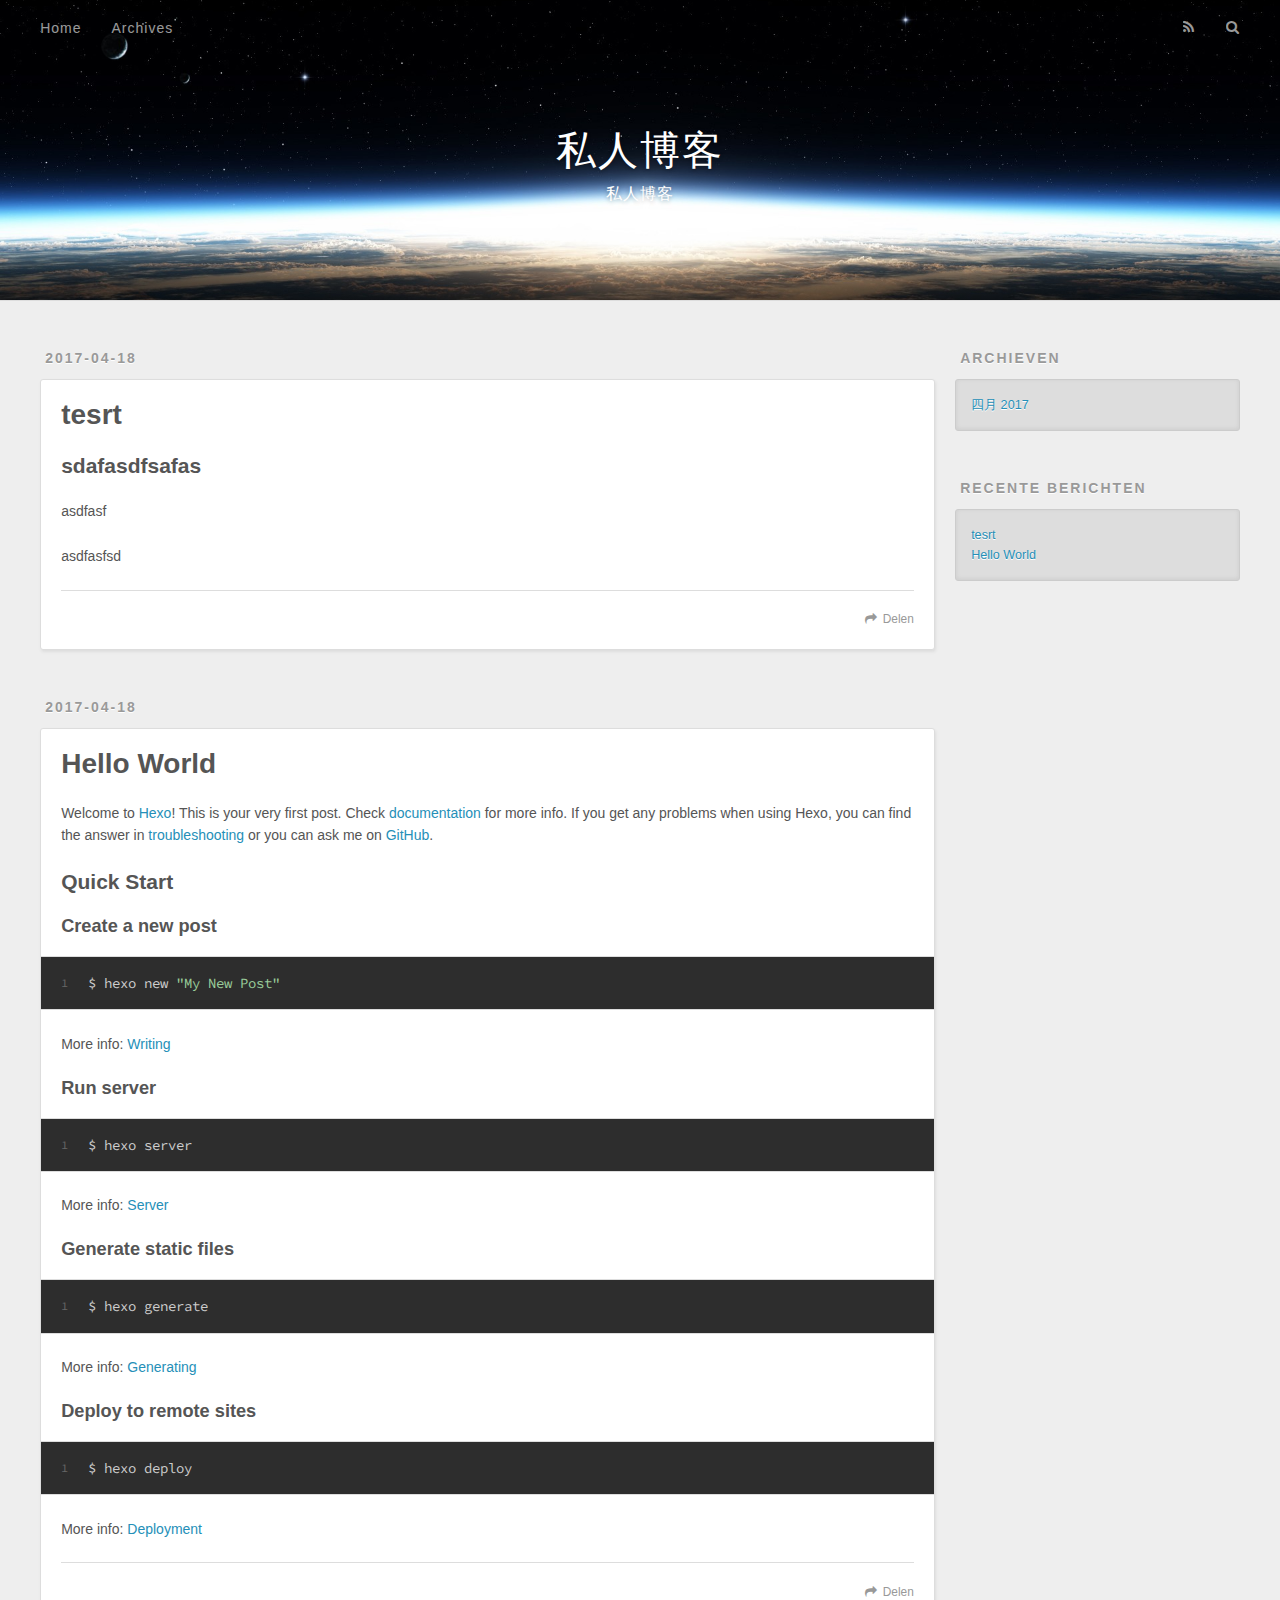
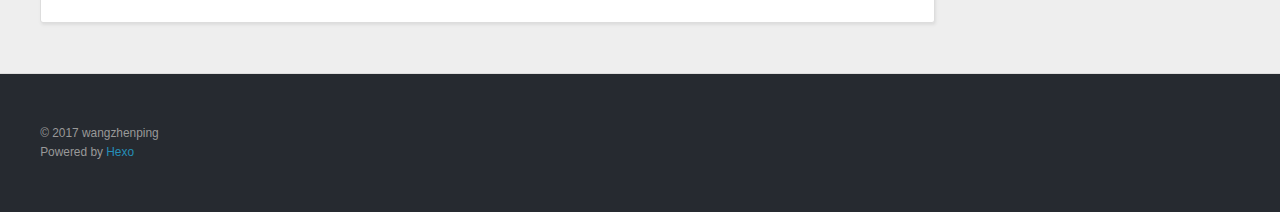
==== index.html @ 141c333b "Site updated: 2017-04-18 19:53:45" ====
<!DOCTYPE html>
<html>
<head>
  <meta charset="utf-8">
  
  <title>私人博客</title>
  <meta name="viewport" content="width=device-width, initial-scale=1, maximum-scale=1">
  <meta name="description" content="私人博客">
<meta property="og:type" content="website">
<meta property="og:title" content="私人博客">
<meta property="og:url" content="http://cw2030.github.io/index.html">
<meta property="og:site_name" content="私人博客">
<meta property="og:description" content="私人博客">
<meta name="twitter:card" content="summary">
<meta name="twitter:title" content="私人博客">
<meta name="twitter:description" content="私人博客">
  
    <link rel="alternate" href="/atom.xml" title="私人博客" type="application/atom+xml">
  
  
    <link rel="icon" href="/favicon.png">
  
  
    <link href="//fonts.googleapis.com/css?family=Source+Code+Pro" rel="stylesheet" type="text/css">
  
  <link rel="stylesheet" href="/css/style.css">
  

</head>

<body>
  <div id="container">
    <div id="wrap">
      <header id="header">
  <div id="banner"></div>
  <div id="header-outer" class="outer">
    <div id="header-title" class="inner">
      <h1 id="logo-wrap">
        <a href="/" id="logo">私人博客</a>
      </h1>
      
        <h2 id="subtitle-wrap">
          <a href="/" id="subtitle">私人博客</a>
        </h2>
      
    </div>
    <div id="header-inner" class="inner">
      <nav id="main-nav">
        <a id="main-nav-toggle" class="nav-icon"></a>
        
          <a class="main-nav-link" href="/">Home</a>
        
          <a class="main-nav-link" href="/archives">Archives</a>
        
      </nav>
      <nav id="sub-nav">
        
          <a id="nav-rss-link" class="nav-icon" href="/atom.xml" title="RSS Feed"></a>
        
        <a id="nav-search-btn" class="nav-icon" title="Zoeken"></a>
      </nav>
      <div id="search-form-wrap">
        <form action="//google.com/search" method="get" accept-charset="UTF-8" class="search-form"><input type="search" name="q" class="search-form-input" placeholder="Search"><button type="submit" class="search-form-submit">&#xF002;</button><input type="hidden" name="sitesearch" value="http://cw2030.github.io"></form>
      </div>
    </div>
  </div>
</header>
      <div class="outer">
        <section id="main">
  
    <article id="post-tesrt" class="article article-type-post" itemscope itemprop="blogPost">
  <div class="article-meta">
    <a href="/2017/04/18/tesrt/" class="article-date">
  <time datetime="2017-04-18T11:49:17.000Z" itemprop="datePublished">2017-04-18</time>
</a>
    
  </div>
  <div class="article-inner">
    
    
      <header class="article-header">
        
  
    <h1 itemprop="name">
      <a class="article-title" href="/2017/04/18/tesrt/">tesrt</a>
    </h1>
  

      </header>
    
    <div class="article-entry" itemprop="articleBody">
      
        <h2 id="sdafasdfsafas"><a href="#sdafasdfsafas" class="headerlink" title="sdafasdfsafas"></a>sdafasdfsafas</h2><p>asdfasf</p>
<p>asdfasfsd</p>

      
    </div>
    <footer class="article-footer">
      <a data-url="http://cw2030.github.io/2017/04/18/tesrt/" data-id="cj1nhlgzo00000kiyta0vfhfb" class="article-share-link">Delen</a>
      
      
    </footer>
  </div>
  
</article>


  
    <article id="post-hello-world" class="article article-type-post" itemscope itemprop="blogPost">
  <div class="article-meta">
    <a href="/2017/04/18/hello-world/" class="article-date">
  <time datetime="2017-04-18T11:40:08.626Z" itemprop="datePublished">2017-04-18</time>
</a>
    
  </div>
  <div class="article-inner">
    
    
      <header class="article-header">
        
  
    <h1 itemprop="name">
      <a class="article-title" href="/2017/04/18/hello-world/">Hello World</a>
    </h1>
  

      </header>
    
    <div class="article-entry" itemprop="articleBody">
      
        <p>Welcome to <a href="https://hexo.io/" target="_blank" rel="external">Hexo</a>! This is your very first post. Check <a href="https://hexo.io/docs/" target="_blank" rel="external">documentation</a> for more info. If you get any problems when using Hexo, you can find the answer in <a href="https://hexo.io/docs/troubleshooting.html" target="_blank" rel="external">troubleshooting</a> or you can ask me on <a href="https://github.com/hexojs/hexo/issues" target="_blank" rel="external">GitHub</a>.</p>
<h2 id="Quick-Start"><a href="#Quick-Start" class="headerlink" title="Quick Start"></a>Quick Start</h2><h3 id="Create-a-new-post"><a href="#Create-a-new-post" class="headerlink" title="Create a new post"></a>Create a new post</h3><figure class="highlight bash"><table><tr><td class="gutter"><pre><div class="line">1</div></pre></td><td class="code"><pre><div class="line">$ hexo new <span class="string">"My New Post"</span></div></pre></td></tr></table></figure>
<p>More info: <a href="https://hexo.io/docs/writing.html" target="_blank" rel="external">Writing</a></p>
<h3 id="Run-server"><a href="#Run-server" class="headerlink" title="Run server"></a>Run server</h3><figure class="highlight bash"><table><tr><td class="gutter"><pre><div class="line">1</div></pre></td><td class="code"><pre><div class="line">$ hexo server</div></pre></td></tr></table></figure>
<p>More info: <a href="https://hexo.io/docs/server.html" target="_blank" rel="external">Server</a></p>
<h3 id="Generate-static-files"><a href="#Generate-static-files" class="headerlink" title="Generate static files"></a>Generate static files</h3><figure class="highlight bash"><table><tr><td class="gutter"><pre><div class="line">1</div></pre></td><td class="code"><pre><div class="line">$ hexo generate</div></pre></td></tr></table></figure>
<p>More info: <a href="https://hexo.io/docs/generating.html" target="_blank" rel="external">Generating</a></p>
<h3 id="Deploy-to-remote-sites"><a href="#Deploy-to-remote-sites" class="headerlink" title="Deploy to remote sites"></a>Deploy to remote sites</h3><figure class="highlight bash"><table><tr><td class="gutter"><pre><div class="line">1</div></pre></td><td class="code"><pre><div class="line">$ hexo deploy</div></pre></td></tr></table></figure>
<p>More info: <a href="https://hexo.io/docs/deployment.html" target="_blank" rel="external">Deployment</a></p>

      
    </div>
    <footer class="article-footer">
      <a data-url="http://cw2030.github.io/2017/04/18/hello-world/" data-id="cj1nhlgzu00010kiy1yi0t5w4" class="article-share-link">Delen</a>
      
      
    </footer>
  </div>
  
</article>


  

</section>
        
          <aside id="sidebar">
  
    

  
    

  
    
  
    
  <div class="widget-wrap">
    <h3 class="widget-title">Archieven</h3>
    <div class="widget">
      <ul class="archive-list"><li class="archive-list-item"><a class="archive-list-link" href="/archives/2017/04/">四月 2017</a></li></ul>
    </div>
  </div>


  
    
  <div class="widget-wrap">
    <h3 class="widget-title">Recente berichten</h3>
    <div class="widget">
      <ul>
        
          <li>
            <a href="/2017/04/18/tesrt/">tesrt</a>
          </li>
        
          <li>
            <a href="/2017/04/18/hello-world/">Hello World</a>
          </li>
        
      </ul>
    </div>
  </div>

  
</aside>
        
      </div>
      <footer id="footer">
  
  <div class="outer">
    <div id="footer-info" class="inner">
      &copy; 2017 wangzhenping<br>
      Powered by <a href="http://hexo.io/" target="_blank">Hexo</a>
    </div>
  </div>
</footer>
    </div>
    <nav id="mobile-nav">
  
    <a href="/" class="mobile-nav-link">Home</a>
  
    <a href="/archives" class="mobile-nav-link">Archives</a>
  
</nav>
    

<script src="//ajax.googleapis.com/ajax/libs/jquery/2.0.3/jquery.min.js"></script>


  <link rel="stylesheet" href="/fancybox/jquery.fancybox.css">
  <script src="/fancybox/jquery.fancybox.pack.js"></script>


<script src="/js/script.js"></script>

  </div>
</body>
</html>
---- css/style.css ----
body {
  width: 100%;
}
body:before,
body:after {
  content: "";
  display: table;
}
body:after {
  clear: both;
}
html,
body,
div,
span,
applet,
object,
iframe,
h1,
h2,
h3,
h4,
h5,
h6,
p,
blockquote,
pre,
a,
abbr,
acronym,
address,
big,
cite,
code,
del,
dfn,
em,
img,
ins,
kbd,
q,
s,
samp,
small,
strike,
strong,
sub,
sup,
tt,
var,
dl,
dt,
dd,
ol,
ul,
li,
fieldset,
form,
label,
legend,
table,
caption,
tbody,
tfoot,
thead,
tr,
th,
td {
  margin: 0;
  padding: 0;
  border: 0;
  outline: 0;
  font-weight: inherit;
  font-style: inherit;
  font-family: inherit;
  font-size: 100%;
  vertical-align: baseline;
}
body {
  line-height: 1;
  color: #000;
  background: #fff;
}
ol,
ul {
  list-style: none;
}
table {
  border-collapse: separate;
  border-spacing: 0;
  vertical-align: middle;
}
caption,
th,
td {
  text-align: left;
  font-weight: normal;
  vertical-align: middle;
}
a img {
  border: none;
}
input,
button {
  margin: 0;
  padding: 0;
}
input::-moz-focus-inner,
button::-moz-focus-inner {
  border: 0;
  padding: 0;
}
@font-face {
  font-family: FontAwesome;
  font-style: normal;
  font-weight: normal;
  src: url("fonts/fontawesome-webfont.eot?v=#4.0.3");
  src: url("fonts/fontawesome-webfont.eot?#iefix&v=#4.0.3") format("embedded-opentype"), url("fonts/fontawesome-webfont.woff?v=#4.0.3") format("woff"), url("fonts/fontawesome-webfont.ttf?v=#4.0.3") format("truetype"), url("fonts/fontawesome-webfont.svg#fontawesomeregular?v=#4.0.3") format("svg");
}
html,
body,
#container {
  height: 100%;
}
body {
  background: #eee;
  font: 14px "Helvetica Neue", Helvetica, Arial, sans-serif;
  -webkit-text-size-adjust: 100%;
}
.outer {
  max-width: 1220px;
  margin: 0 auto;
  padding: 0 20px;
}
.outer:before,
.outer:after {
  content: "";
  display: table;
}
.outer:after {
  clear: both;
}
.inner {
  display: inline;
  float: left;
  width: 98.33333333333333%;
  margin: 0 0.833333333333333%;
}
.left,
.alignleft {
  float: left;
}
.right,
.alignright {
  float: right;
}
.clear {
  clear: both;
}
#container {
  position: relative;
}
.mobile-nav-on {
  overflow: hidden;
}
#wrap {
  height: 100%;
  width: 100%;
  position: absolute;
  top: 0;
  left: 0;
  -webkit-transition: 0.2s ease-out;
  -moz-transition: 0.2s ease-out;
  -ms-transition: 0.2s ease-out;
  transition: 0.2s ease-out;
  z-index: 1;
  background: #eee;
}
.mobile-nav-on #wrap {
  left: 280px;
}
@media screen and (min-width: 768px) {
  #main {
    display: inline;
    float: left;
    width: 73.33333333333333%;
    margin: 0 0.833333333333333%;
  }
}
.article-date,
.article-category-link,
.archive-year,
.widget-title {
  text-decoration: none;
  text-transform: uppercase;
  letter-spacing: 2px;
  color: #999;
  margin-bottom: 1em;
  margin-left: 5px;
  line-height: 1em;
  text-shadow: 0 1px #fff;
  font-weight: bold;
}
.article-inner,
.archive-article-inner {
  background: #fff;
  -webkit-box-shadow: 1px 2px 3px #ddd;
  box-shadow: 1px 2px 3px #ddd;
  border: 1px solid #ddd;
  border-radius: 3px;
}
.article-entry h1,
.widget h1 {
  font-size: 2em;
}
.article-entry h2,
.widget h2 {
  font-size: 1.5em;
}
.article-entry h3,
.widget h3 {
  font-size: 1.3em;
}
.article-entry h4,
.widget h4 {
  font-size: 1.2em;
}
.article-entry h5,
.widget h5 {
  font-size: 1em;
}
.article-entry h6,
.widget h6 {
  font-size: 1em;
  color: #999;
}
.article-entry hr,
.widget hr {
  border: 1px dashed #ddd;
}
.article-entry strong,
.widget strong {
  font-weight: bold;
}
.article-entry em,
.widget em,
.article-entry cite,
.widget cite {
  font-style: italic;
}
.article-entry sup,
.widget sup,
.article-entry sub,
.widget sub {
  font-size: 0.75em;
  line-height: 0;
  position: relative;
  vertical-align: baseline;
}
.article-entry sup,
.widget sup {
  top: -0.5em;
}
.article-entry sub,
.widget sub {
  bottom: -0.2em;
}
.article-entry small,
.widget small {
  font-size: 0.85em;
}
.article-entry acronym,
.widget acronym,
.article-entry abbr,
.widget abbr {
  border-bottom: 1px dotted;
}
.article-entry ul,
.widget ul,
.article-entry ol,
.widget ol,
.article-entry dl,
.widget dl {
  margin: 0 20px;
  line-height: 1.6em;
}
.article-entry ul ul,
.widget ul ul,
.article-entry ol ul,
.widget ol ul,
.article-entry ul ol,
.widget ul ol,
.article-entry ol ol,
.widget ol ol {
  margin-top: 0;
  margin-bottom: 0;
}
.article-entry ul,
.widget ul {
  list-style: disc;
}
.article-entry ol,
.widget ol {
  list-style: decimal;
}
.article-entry dt,
.widget dt {
  font-weight: bold;
}
#header {
  height: 300px;
  position: relative;
  border-bottom: 1px solid #ddd;
}
#header:before,
#header:after {
  content: "";
  position: absolute;
  left: 0;
  right: 0;
  height: 40px;
}
#header:before {
  top: 0;
  background: -webkit-linear-gradient(rgba(0,0,0,0.2), transparent);
  background: -moz-linear-gradient(rgba(0,0,0,0.2), transparent);
  background: -ms-linear-gradient(rgba(0,0,0,0.2), transparent);
  background: linear-gradient(rgba(0,0,0,0.2), transparent);
}
#header:after {
  bottom: 0;
  background: -webkit-linear-gradient(transparent, rgba(0,0,0,0.2));
  background: -moz-linear-gradient(transparent, rgba(0,0,0,0.2));
  background: -ms-linear-gradient(transparent, rgba(0,0,0,0.2));
  background: linear-gradient(transparent, rgba(0,0,0,0.2));
}
#header-outer {
  height: 100%;
  position: relative;
}
#header-inner {
  position: relative;
  overflow: hidden;
}
#banner {
  position: absolute;
  top: 0;
  left: 0;
  width: 100%;
  height: 100%;
  background: url("images/banner.jpg") center #000;
  -webkit-background-size: cover;
  -moz-background-size: cover;
  background-size: cover;
  z-index: -1;
}
#header-title {
  text-align: center;
  height: 40px;
  position: absolute;
  top: 50%;
  left: 0;
  margin-top: -20px;
}
#logo,
#subtitle {
  text-decoration: none;
  color: #fff;
  font-weight: 300;
  text-shadow: 0 1px 4px rgba(0,0,0,0.3);
}
#logo {
  font-size: 40px;
  line-height: 40px;
  letter-spacing: 2px;
}
#subtitle {
  font-size: 16px;
  line-height: 16px;
  letter-spacing: 1px;
}
#subtitle-wrap {
  margin-top: 16px;
}
#main-nav {
  float: left;
  margin-left: -15px;
}
.nav-icon,
.main-nav-link {
  float: left;
  color: #fff;
  opacity: 0.6;
  text-decoration: none;
  text-shadow: 0 1px rgba(0,0,0,0.2);
  -webkit-transition: opacity 0.2s;
  -moz-transition: opacity 0.2s;
  -ms-transition: opacity 0.2s;
  transition: opacity 0.2s;
  display: block;
  padding: 20px 15px;
}
.nav-icon:hover,
.main-nav-link:hover {
  opacity: 1;
}
.nav-icon {
  font-family: FontAwesome;
  text-align: center;
  font-size: 14px;
  width: 14px;
  height: 14px;
  padding: 20px 15px;
  position: relative;
  cursor: pointer;
}
.main-nav-link {
  font-weight: 300;
  letter-spacing: 1px;
}
@media screen and (max-width: 479px) {
  .main-nav-link {
    display: none;
  }
}
#main-nav-toggle {
  display: none;
}
#main-nav-toggle:before {
  content: "\f0c9";
}
@media screen and (max-width: 479px) {
  #main-nav-toggle {
    display: block;
  }
}
#sub-nav {
  float: right;
  margin-right: -15px;
}
#nav-rss-link:before {
  content: "\f09e";
}
#nav-search-btn:before {
  content: "\f002";
}
#search-form-wrap {
  position: absolute;
  top: 15px;
  width: 150px;
  height: 30px;
  right: -150px;
  opacity: 0;
  -webkit-transition: 0.2s ease-out;
  -moz-transition: 0.2s ease-out;
  -ms-transition: 0.2s ease-out;
  transition: 0.2s ease-out;
}
#search-form-wrap.on {
  opacity: 1;
  right: 0;
}
@media screen and (max-width: 479px) {
  #search-form-wrap {
    width: 100%;
    right: -100%;
  }
}
.search-form {
  position: absolute;
  top: 0;
  left: 0;
  right: 0;
  background: #fff;
  padding: 5px 15px;
  border-radius: 15px;
  -webkit-box-shadow: 0 0 10px rgba(0,0,0,0.3);
  box-shadow: 0 0 10px rgba(0,0,0,0.3);
}
.search-form-input {
  border: none;
  background: none;
  color: #555;
  width: 100%;
  font: 13px "Helvetica Neue", Helvetica, Arial, sans-serif;
  outline: none;
}
.search-form-input::-webkit-search-results-decoration,
.search-form-input::-webkit-search-cancel-button {
  -webkit-appearance: none;
}
.search-form-submit {
  position: absolute;
  top: 50%;
  right: 10px;
  margin-top: -7px;
  font: 13px FontAwesome;
  border: none;
  background: none;
  color: #bbb;
  cursor: pointer;
}
.search-form-submit:hover,
.search-form-submit:focus {
  color: #777;
}
.article {
  margin: 50px 0;
}
.article-inner {
  overflow: hidden;
}
.article-meta:before,
.article-meta:after {
  content: "";
  display: table;
}
.article-meta:after {
  clear: both;
}
.article-date {
  float: left;
}
.article-category {
  float: left;
  line-height: 1em;
  color: #ccc;
  text-shadow: 0 1px #fff;
  margin-left: 8px;
}
.article-category:before {
  content: "\2022";
}
.article-category-link {
  margin: 0 12px 1em;
}
.article-header {
  padding: 20px 20px 0;
}
.article-title {
  text-decoration: none;
  font-size: 2em;
  font-weight: bold;
  color: #555;
  line-height: 1.1em;
  -webkit-transition: color 0.2s;
  -moz-transition: color 0.2s;
  -ms-transition: color 0.2s;
  transition: color 0.2s;
}
a.article-title:hover {
  color: #258fb8;
}
.article-entry {
  color: #555;
  padding: 0 20px;
}
.article-entry:before,
.article-entry:after {
  content: "";
  display: table;
}
.article-entry:after {
  clear: both;
}
.article-entry p,
.article-entry table {
  line-height: 1.6em;
  margin: 1.6em 0;
}
.article-entry h1,
.article-entry h2,
.article-entry h3,
.article-entry h4,
.article-entry h5,
.article-entry h6 {
  font-weight: bold;
}
.article-entry h1,
.article-entry h2,
.article-entry h3,
.article-entry h4,
.article-entry h5,
.article-entry h6 {
  line-height: 1.1em;
  margin: 1.1em 0;
}
.article-entry a {
  color: #258fb8;
  text-decoration: none;
}
.article-entry a:hover {
  text-decoration: underline;
}
.article-entry ul,
.article-entry ol,
.article-entry dl {
  margin-top: 1.6em;
  margin-bottom: 1.6em;
}
.article-entry img,
.article-entry video {
  max-width: 100%;
  height: auto;
  display: block;
  margin: auto;
}
.article-entry iframe {
  border: none;
}
.article-entry table {
  width: 100%;
  border-collapse: collapse;
  border-spacing: 0;
}
.article-entry th {
  font-weight: bold;
  border-bottom: 3px solid #ddd;
  padding-bottom: 0.5em;
}
.article-entry td {
  border-bottom: 1px solid #ddd;
  padding: 10px 0;
}
.article-entry blockquote {
  font-family: Georgia, "Times New Roman", serif;
  font-size: 1.4em;
  margin: 1.6em 20px;
  text-align: center;
}
.article-entry blockquote footer {
  font-size: 14px;
  margin: 1.6em 0;
  font-family: "Helvetica Neue", Helvetica, Arial, sans-serif;
}
.article-entry blockquote footer cite:before {
  content: "—";
  padding: 0 0.5em;
}
.article-entry .pullquote {
  text-align: left;
  width: 45%;
  margin: 0;
}
.article-entry .pullquote.left {
  margin-left: 0.5em;
  margin-right: 1em;
}
.article-entry .pullquote.right {
  margin-right: 0.5em;
  margin-left: 1em;
}
.article-entry .caption {
  color: #999;
  display: block;
  font-size: 0.9em;
  margin-top: 0.5em;
  position: relative;
  text-align: center;
}
.article-entry .video-container {
  position: relative;
  padding-top: 56.25%;
  height: 0;
  overflow: hidden;
}
.article-entry .video-container iframe,
.article-entry .video-container object,
.article-entry .video-container embed {
  position: absolute;
  top: 0;
  left: 0;
  width: 100%;
  height: 100%;
  margin-top: 0;
}
.article-more-link a {
  display: inline-block;
  line-height: 1em;
  padding: 6px 15px;
  border-radius: 15px;
  background: #eee;
  color: #999;
  text-shadow: 0 1px #fff;
  text-decoration: none;
}
.article-more-link a:hover {
  background: #258fb8;
  color: #fff;
  text-decoration: none;
  text-shadow: 0 1px #1e7293;
}
.article-footer {
  font-size: 0.85em;
  line-height: 1.6em;
  border-top: 1px solid #ddd;
  padding-top: 1.6em;
  margin: 0 20px 20px;
}
.article-footer:before,
.article-footer:after {
  content: "";
  display: table;
}
.article-footer:after {
  clear: both;
}
.article-footer a {
  color: #999;
  text-decoration: none;
}
.article-footer a:hover {
  color: #555;
}
.article-tag-list-item {
  float: left;
  margin-right: 10px;
}
.article-tag-list-link:before {
  content: "#";
}
.article-comment-link {
  float: right;
}
.article-comment-link:before {
  content: "\f075";
  font-family: FontAwesome;
  padding-right: 8px;
}
.article-share-link {
  cursor: pointer;
  float: right;
  margin-left: 20px;
}
.article-share-link:before {
  content: "\f064";
  font-family: FontAwesome;
  padding-right: 6px;
}
#article-nav {
  position: relative;
}
#article-nav:before,
#article-nav:after {
  content: "";
  display: table;
}
#article-nav:after {
  clear: both;
}
@media screen and (min-width: 768px) {
  #article-nav {
    margin: 50px 0;
  }
  #article-nav:before {
    width: 8px;
    height: 8px;
    position: absolute;
    top: 50%;
    left: 50%;
    margin-top: -4px;
    margin-left: -4px;
    content: "";
    border-radius: 50%;
    background: #ddd;
    -webkit-box-shadow: 0 1px 2px #fff;
    box-shadow: 0 1px 2px #fff;
  }
}
.article-nav-link-wrap {
  text-decoration: none;
  text-shadow: 0 1px #fff;
  color: #999;
  -webkit-box-sizing: border-box;
  -moz-box-sizing: border-box;
  box-sizing: border-box;
  margin-top: 50px;
  text-align: center;
  display: block;
}
.article-nav-link-wrap:hover {
  color: #555;
}
@media screen and (min-width: 768px) {
  .article-nav-link-wrap {
    width: 50%;
    margin-top: 0;
  }
}
@media screen and (min-width: 768px) {
  #article-nav-newer {
    float: left;
    text-align: right;
    padding-right: 20px;
  }
}
@media screen and (min-width: 768px) {
  #article-nav-older {
    float: right;
    text-align: left;
    padding-left: 20px;
  }
}
.article-nav-caption {
  text-transform: uppercase;
  letter-spacing: 2px;
  color: #ddd;
  line-height: 1em;
  font-weight: bold;
}
#article-nav-newer .article-nav-caption {
  margin-right: -2px;
}
.article-nav-title {
  font-size: 0.85em;
  line-height: 1.6em;
  margin-top: 0.5em;
}
.article-share-box {
  position: absolute;
  display: none;
  background: #fff;
  -webkit-box-shadow: 1px 2px 10px rgba(0,0,0,0.2);
  box-shadow: 1px 2px 10px rgba(0,0,0,0.2);
  border-radius: 3px;
  margin-left: -145px;
  overflow: hidden;
  z-index: 1;
}
.article-share-box.on {
  display: block;
}
.article-share-input {
  width: 100%;
  background: none;
  -webkit-box-sizing: border-box;
  -moz-box-sizing: border-box;
  box-sizing: border-box;
  font: 14px "Helvetica Neue", Helvetica, Arial, sans-serif;
  padding: 0 15px;
  color: #555;
  outline: none;
  border: 1px solid #ddd;
  border-radius: 3px 3px 0 0;
  height: 36px;
  line-height: 36px;
}
.article-share-links {
  background: #eee;
}
.article-share-links:before,
.article-share-links:after {
  content: "";
  display: table;
}
.article-share-links:after {
  clear: both;
}
.article-share-twitter,
.article-share-facebook,
.article-share-pinterest,
.article-share-google {
  width: 50px;
  height: 36px;
  display: block;
  float: left;
  position: relative;
  color: #999;
  text-shadow: 0 1px #fff;
}
.article-share-twitter:before,
.article-share-facebook:before,
.article-share-pinterest:before,
.article-share-google:before {
  font-size: 20px;
  font-family: FontAwesome;
  width: 20px;
  height: 20px;
  position: absolute;
  top: 50%;
  left: 50%;
  margin-top: -10px;
  margin-left: -10px;
  text-align: center;
}
.article-share-twitter:hover,
.article-share-facebook:hover,
.article-share-pinterest:hover,
.article-share-google:hover {
  color: #fff;
}
.article-share-twitter:before {
  content: "\f099";
}
.article-share-twitter:hover {
  background: #00aced;
  text-shadow: 0 1px #008abe;
}
.article-share-facebook:before {
  content: "\f09a";
}
.article-share-facebook:hover {
  background: #3b5998;
  text-shadow: 0 1px #2f477a;
}
.article-share-pinterest:before {
  content: "\f0d2";
}
.article-share-pinterest:hover {
  background: #cb2027;
  text-shadow: 0 1px #a21a1f;
}
.article-share-google:before {
  content: "\f0d5";
}
.article-share-google:hover {
  background: #dd4b39;
  text-shadow: 0 1px #be3221;
}
.article-gallery {
  background: #000;
  position: relative;
}
.article-gallery-photos {
  position: relative;
  overflow: hidden;
}
.article-gallery-img {
  display: none;
  max-width: 100%;
}
.article-gallery-img:first-child {
  display: block;
}
.article-gallery-img.loaded {
  position: absolute;
  display: block;
}
.article-gallery-img img {
  display: block;
  max-width: 100%;
  margin: 0 auto;
}
#comments {
  background: #fff;
  -webkit-box-shadow: 1px 2px 3px #ddd;
  box-shadow: 1px 2px 3px #ddd;
  padding: 20px;
  border: 1px solid #ddd;
  border-radius: 3px;
  margin: 50px 0;
}
#comments a {
  color: #258fb8;
}
.archives-wrap {
  margin: 50px 0;
}
.archives:before,
.archives:after {
  content: "";
  display: table;
}
.archives:after {
  clear: both;
}
.archive-year-wrap {
  margin-bottom: 1em;
}
.archives {
  -webkit-column-gap: 10px;
  -moz-column-gap: 10px;
  column-gap: 10px;
}
@media screen and (min-width: 480px) and (max-width: 767px) {
  .archives {
    -webkit-column-count: 2;
    -moz-column-count: 2;
    column-count: 2;
  }
}
@media screen and (min-width: 768px) {
  .archives {
    -webkit-column-count: 3;
    -moz-column-count: 3;
    column-count: 3;
  }
}
.archive-article {
  -webkit-column-break-inside: avoid;
  page-break-inside: avoid;
  overflow: hidden;
  break-inside: avoid-column;
}
.archive-article-inner {
  padding: 10px;
  margin-bottom: 15px;
}
.archive-article-title {
  text-decoration: none;
  font-weight: bold;
  color: #555;
  -webkit-transition: color 0.2s;
  -moz-transition: color 0.2s;
  -ms-transition: color 0.2s;
  transition: color 0.2s;
  line-height: 1.6em;
}
.archive-article-title:hover {
  color: #258fb8;
}
.archive-article-footer {
  margin-top: 1em;
}
.archive-article-date {
  color: #999;
  text-decoration: none;
  font-size: 0.85em;
  line-height: 1em;
  margin-bottom: 0.5em;
  display: block;
}
#page-nav {
  margin: 50px auto;
  background: #fff;
  -webkit-box-shadow: 1px 2px 3px #ddd;
  box-shadow: 1px 2px 3px #ddd;
  border: 1px solid #ddd;
  border-radius: 3px;
  text-align: center;
  color: #999;
  overflow: hidden;
}
#page-nav:before,
#page-nav:after {
  content: "";
  display: table;
}
#page-nav:after {
  clear: both;
}
#page-nav a,
#page-nav span {
  padding: 10px 20px;
  line-height: 1;
  height: 2ex;
}
#page-nav a {
  color: #999;
  text-decoration: none;
}
#page-nav a:hover {
  background: #999;
  color: #fff;
}
#page-nav .prev {
  float: left;
}
#page-nav .next {
  float: right;
}
#page-nav .page-number {
  display: inline-block;
}
@media screen and (max-width: 479px) {
  #page-nav .page-number {
    display: none;
  }
}
#page-nav .current {
  color: #555;
  font-weight: bold;
}
#page-nav .space {
  color: #ddd;
}
#footer {
  background: #262a30;
  padding: 50px 0;
  border-top: 1px solid #ddd;
  color: #999;
}
#footer a {
  color: #258fb8;
  text-decoration: none;
}
#footer a:hover {
  text-decoration: underline;
}
#footer-info {
  line-height: 1.6em;
  font-size: 0.85em;
}
.article-entry pre,
.article-entry .highlight {
  background: #2d2d2d;
  margin: 0 -20px;
  padding: 15px 20px;
  border-style: solid;
  border-color: #ddd;
  border-width: 1px 0;
  overflow: auto;
  color: #ccc;
  line-height: 22.400000000000002px;
}
.article-entry .highlight .gutter pre,
.article-entry .gist .gist-file .gist-data .line-numbers {
  color: #666;
  font-size: 0.85em;
}
.article-entry pre,
.article-entry code {
  font-family: "Source Code Pro", Consolas, Monaco, Menlo, Consolas, monospace;
}
.article-entry code {
  background: #eee;
  text-shadow: 0 1px #fff;
  padding: 0 0.3em;
}
.article-entry pre code {
  background: none;
  text-shadow: none;
  padding: 0;
}
.article-entry .highlight pre {
  border: none;
  margin: 0;
  padding: 0;
}
.article-entry .highlight table {
  margin: 0;
  width: auto;
}
.article-entry .highlight td {
  border: none;
  padding: 0;
}
.article-entry .highlight figcaption {
  font-size: 0.85em;
  color: #999;
  line-height: 1em;
  margin-bottom: 1em;
}
.article-entry .highlight figcaption:before,
.article-entry .highlight figcaption:after {
  content: "";
  display: table;
}
.article-entry .highlight figcaption:after {
  clear: both;
}
.article-entry .highlight figcaption a {
  float: right;
}
.article-entry .highlight .gutter pre {
  text-align: right;
  padding-right: 20px;
}
.article-entry .highlight .line {
  height: 22.400000000000002px;
}
.article-entry .highlight .line.marked {
  background: #515151;
}
.article-entry .gist {
  margin: 0 -20px;
  border-style: solid;
  border-color: #ddd;
  border-width: 1px 0;
  background: #2d2d2d;
  padding: 15px 20px 15px 0;
}
.article-entry .gist .gist-file {
  border: none;
  font-family: "Source Code Pro", Consolas, Monaco, Menlo, Consolas, monospace;
  margin: 0;
}
.article-entry .gist .gist-file .gist-data {
  background: none;
  border: none;
}
.article-entry .gist .gist-file .gist-data .line-numbers {
  background: none;
  border: none;
  padding: 0 20px 0 0;
}
.article-entry .gist .gist-file .gist-data .line-data {
  padding: 0 !important;
}
.article-entry .gist .gist-file .highlight {
  margin: 0;
  padding: 0;
  border: none;
}
.article-entry .gist .gist-file .gist-meta {
  background: #2d2d2d;
  color: #999;
  font: 0.85em "Helvetica Neue", Helvetica, Arial, sans-serif;
  text-shadow: 0 0;
  padding: 0;
  margin-top: 1em;
  margin-left: 20px;
}
.article-entry .gist .gist-file .gist-meta a {
  color: #258fb8;
  font-weight: normal;
}
.article-entry .gist .gist-file .gist-meta a:hover {
  text-decoration: underline;
}
pre .comment,
pre .title {
  color: #999;
}
pre .variable,
pre .attribute,
pre .tag,
pre .regexp,
pre .ruby .constant,
pre .xml .tag .title,
pre .xml .pi,
pre .xml .doctype,
pre .html .doctype,
pre .css .id,
pre .css .class,
pre .css .pseudo {
  color: #f2777a;
}
pre .number,
pre .preprocessor,
pre .built_in,
pre .literal,
pre .params,
pre .constant {
  color: #f99157;
}
pre .class,
pre .ruby .class .title,
pre .css .rules .attribute {
  color: #9c9;
}
pre .string,
pre .value,
pre .inheritance,
pre .header,
pre .ruby .symbol,
pre .xml .cdata {
  color: #9c9;
}
pre .css .hexcolor {
  color: #6cc;
}
pre .function,
pre .python .decorator,
pre .python .title,
pre .ruby .function .title,
pre .ruby .title .keyword,
pre .perl .sub,
pre .javascript .title,
pre .coffeescript .title {
  color: #69c;
}
pre .keyword,
pre .javascript .function {
  color: #c9c;
}
@media screen and (max-width: 479px) {
  #mobile-nav {
    position: absolute;
    top: 0;
    left: 0;
    width: 280px;
    height: 100%;
    background: #191919;
    border-right: 1px solid #fff;
  }
}
@media screen and (max-width: 479px) {
  .mobile-nav-link {
    display: block;
    color: #999;
    text-decoration: none;
    padding: 15px 20px;
    font-weight: bold;
  }
  .mobile-nav-link:hover {
    color: #fff;
  }
}
@media screen and (min-width: 768px) {
  #sidebar {
    display: inline;
    float: left;
    width: 23.333333333333332%;
    margin: 0 0.833333333333333%;
  }
}
.widget-wrap {
  margin: 50px 0;
}
.widget {
  color: #777;
  text-shadow: 0 1px #fff;
  background: #ddd;
  -webkit-box-shadow: 0 -1px 4px #ccc inset;
  box-shadow: 0 -1px 4px #ccc inset;
  border: 1px solid #ccc;
  padding: 15px;
  border-radius: 3px;
}
.widget a {
  color: #258fb8;
  text-decoration: none;
}
.widget a:hover {
  text-decoration: underline;
}
.widget ul ul,
.widget ol ul,
.widget dl ul,
.widget ul ol,
.widget ol ol,
.widget dl ol,
.widget ul dl,
.widget ol dl,
.widget dl dl {
  margin-left: 15px;
  list-style: disc;
}
.widget {
  line-height: 1.6em;
  word-wrap: break-word;
  font-size: 0.9em;
}
.widget ul,
.widget ol {
  list-style: none;
  margin: 0;
}
.widget ul ul,
.widget ol ul,
.widget ul ol,
.widget ol ol {
  margin: 0 20px;
}
.widget ul ul,
.widget ol ul {
  list-style: disc;
}
.widget ul ol,
.widget ol ol {
  list-style: decimal;
}
.category-list-count,
.tag-list-count,
.archive-list-count {
  padding-left: 5px;
  color: #999;
  font-size: 0.85em;
}
.category-list-count:before,
.tag-list-count:before,
.archive-list-count:before {
  content: "(";
}
.category-list-count:after,
.tag-list-count:after,
.archive-list-count:after {
  content: ")";
}
.tagcloud a {
  margin-right: 5px;
  display: inline-block;
}
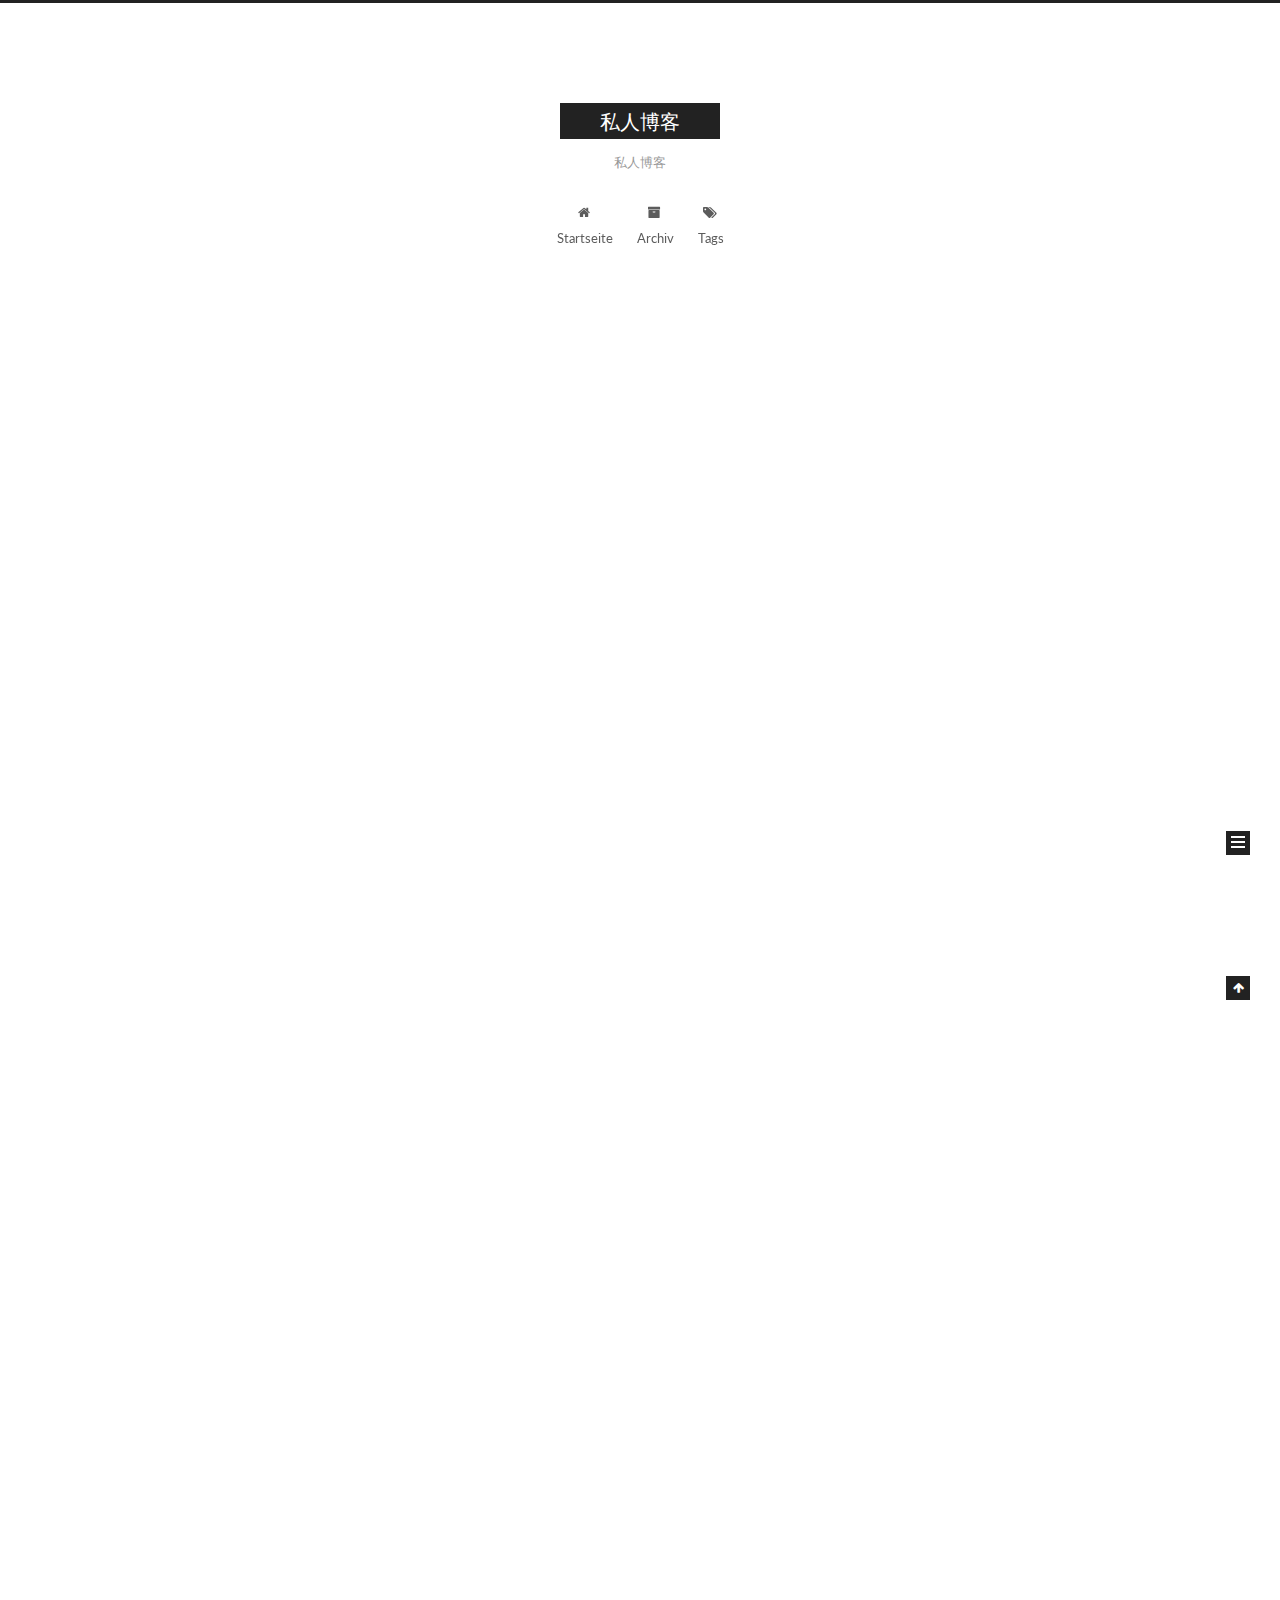
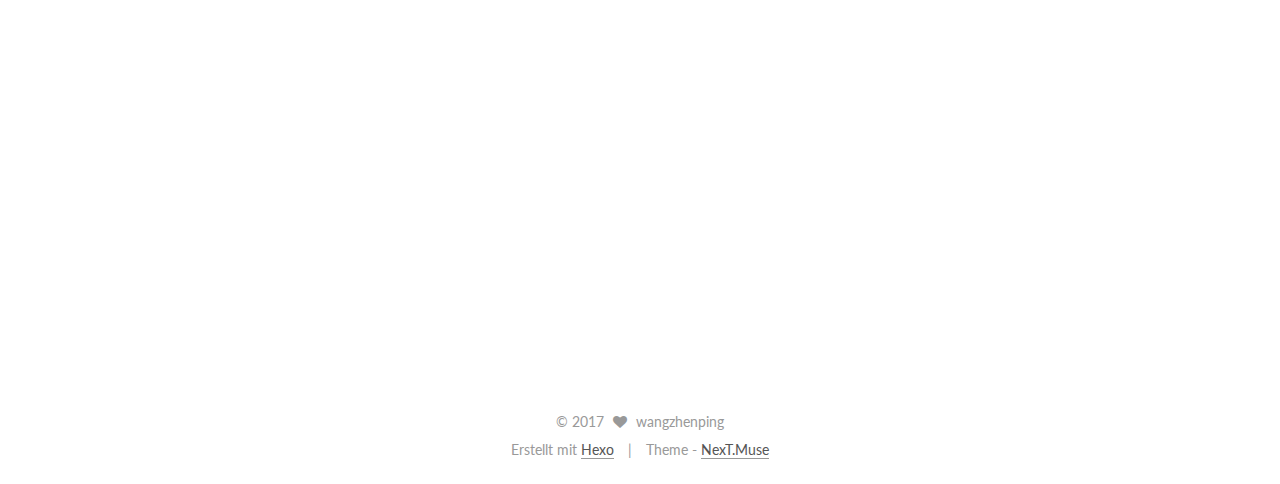
==== commit fd9c216f: "Site updated: 2017-04-18 19:58:57" ====
--- a/index.html
+++ b/index.html
@@ -1,11 +1,93 @@
-<!DOCTYPE html>
-<html>
+<!doctype html>
+
+
+
+  
+
+
+<html class="theme-next muse use-motion" lang="zh_CN">
 <head>
-  <meta charset="utf-8">
-  
-  <title>私人博客</title>
-  <meta name="viewport" content="width=device-width, initial-scale=1, maximum-scale=1">
-  <meta name="description" content="私人博客">
+  <meta charset="UTF-8"/>
+<meta http-equiv="X-UA-Compatible" content="IE=edge" />
+<meta name="viewport" content="width=device-width, initial-scale=1, maximum-scale=1"/>
+
+
+
+<meta http-equiv="Cache-Control" content="no-transform" />
+<meta http-equiv="Cache-Control" content="no-siteapp" />
+
+
+
+
+
+
+
+
+
+
+
+
+
+
+
+  
+  
+  <link href="/lib/fancybox/source/jquery.fancybox.css?v=2.1.5" rel="stylesheet" type="text/css" />
+
+
+
+
+  
+  
+  
+  
+
+  
+    
+    
+  
+
+  
+
+  
+
+  
+
+  
+
+  
+    
+    
+    <link href="//fonts.googleapis.com/css?family=Lato:300,300italic,400,400italic,700,700italic&subset=latin,latin-ext" rel="stylesheet" type="text/css">
+  
+
+
+
+
+
+
+<link href="/lib/font-awesome/css/font-awesome.min.css?v=4.6.2" rel="stylesheet" type="text/css" />
+
+<link href="/css/main.css?v=5.1.0" rel="stylesheet" type="text/css" />
+
+
+  <meta name="keywords" content="Hexo, NexT" />
+
+
+
+
+
+
+
+
+  <link rel="shortcut icon" type="image/x-icon" href="/favicon.ico?v=5.1.0" />
+
+
+
+
+
+
+<meta name="description" content="私人博客">
 <meta property="og:type" content="website">
 <meta property="og:title" content="私人博客">
 <meta property="og:url" content="http://cw2030.github.io/index.html">
@@ -14,121 +96,480 @@
 <meta name="twitter:card" content="summary">
 <meta name="twitter:title" content="私人博客">
 <meta name="twitter:description" content="私人博客">
-  
-    <link rel="alternate" href="/atom.xml" title="私人博客" type="application/atom+xml">
-  
-  
-    <link rel="icon" href="/favicon.png">
-  
-  
-    <link href="//fonts.googleapis.com/css?family=Source+Code+Pro" rel="stylesheet" type="text/css">
-  
-  <link rel="stylesheet" href="/css/style.css">
-  
-
+
+
+
+<script type="text/javascript" id="hexo.configurations">
+  var NexT = window.NexT || {};
+  var CONFIG = {
+    root: '/',
+    scheme: 'Muse',
+    sidebar: {"position":"left","display":"post","offset":12,"offset_float":0,"b2t":false,"scrollpercent":false},
+    fancybox: true,
+    motion: true,
+    duoshuo: {
+      userId: '0',
+      author: 'Author'
+    },
+    algolia: {
+      applicationID: '',
+      apiKey: '',
+      indexName: '',
+      hits: {"per_page":10},
+      labels: {"input_placeholder":"Search for Posts","hits_empty":"We didn't find any results for the search: ${query}","hits_stats":"${hits} results found in ${time} ms"}
+    }
+  };
+</script>
+
+
+
+  <link rel="canonical" href="http://cw2030.github.io/"/>
+
+
+
+
+
+  <title> 私人博客 </title>
 </head>
 
-<body>
-  <div id="container">
-    <div id="wrap">
-      <header id="header">
-  <div id="banner"></div>
-  <div id="header-outer" class="outer">
-    <div id="header-title" class="inner">
-      <h1 id="logo-wrap">
-        <a href="/" id="logo">私人博客</a>
-      </h1>
-      
-        <h2 id="subtitle-wrap">
-          <a href="/" id="subtitle">私人博客</a>
-        </h2>
-      
-    </div>
-    <div id="header-inner" class="inner">
-      <nav id="main-nav">
-        <a id="main-nav-toggle" class="nav-icon"></a>
-        
-          <a class="main-nav-link" href="/">Home</a>
-        
-          <a class="main-nav-link" href="/archives">Archives</a>
-        
-      </nav>
-      <nav id="sub-nav">
-        
-          <a id="nav-rss-link" class="nav-icon" href="/atom.xml" title="RSS Feed"></a>
-        
-        <a id="nav-search-btn" class="nav-icon" title="Zoeken"></a>
-      </nav>
-      <div id="search-form-wrap">
-        <form action="//google.com/search" method="get" accept-charset="UTF-8" class="search-form"><input type="search" name="q" class="search-form-input" placeholder="Search"><button type="submit" class="search-form-submit">&#xF002;</button><input type="hidden" name="sitesearch" value="http://cw2030.github.io"></form>
-      </div>
-    </div>
+<body itemscope itemtype="http://schema.org/WebPage" lang="zh_CN">
+
+  
+
+
+
+
+
+
+
+
+
+
+
+
+
+
+  
+  
+    
+  
+
+  <div class="container sidebar-position-left 
+   page-home 
+ ">
+    <div class="headband"></div>
+
+    <header id="header" class="header" itemscope itemtype="http://schema.org/WPHeader">
+      <div class="header-inner"><div class="site-brand-wrapper">
+  <div class="site-meta ">
+    
+
+    <div class="custom-logo-site-title">
+      <a href="/"  class="brand" rel="start">
+        <span class="logo-line-before"><i></i></span>
+        <span class="site-title">私人博客</span>
+        <span class="logo-line-after"><i></i></span>
+      </a>
+    </div>
+      
+        <p class="site-subtitle">私人博客</p>
+      
   </div>
-</header>
-      <div class="outer">
-        <section id="main">
-  
-    <article id="post-tesrt" class="article article-type-post" itemscope itemprop="blogPost">
-  <div class="article-meta">
-    <a href="/2017/04/18/tesrt/" class="article-date">
-  <time datetime="2017-04-18T11:49:17.000Z" itemprop="datePublished">2017-04-18</time>
-</a>
-    
+
+  <div class="site-nav-toggle">
+    <button>
+      <span class="btn-bar"></span>
+      <span class="btn-bar"></span>
+      <span class="btn-bar"></span>
+    </button>
   </div>
-  <div class="article-inner">
-    
-    
-      <header class="article-header">
-        
-  
-    <h1 itemprop="name">
-      <a class="article-title" href="/2017/04/18/tesrt/">tesrt</a>
-    </h1>
-  
-
+</div>
+
+<nav class="site-nav">
+  
+
+  
+    <ul id="menu" class="menu">
+      
+        
+        <li class="menu-item menu-item-home">
+          <a href="/" rel="section">
+            
+              <i class="menu-item-icon fa fa-fw fa-home"></i> <br />
+            
+            Startseite
+          </a>
+        </li>
+      
+        
+        <li class="menu-item menu-item-archives">
+          <a href="/archives" rel="section">
+            
+              <i class="menu-item-icon fa fa-fw fa-archive"></i> <br />
+            
+            Archiv
+          </a>
+        </li>
+      
+        
+        <li class="menu-item menu-item-tags">
+          <a href="/tags" rel="section">
+            
+              <i class="menu-item-icon fa fa-fw fa-tags"></i> <br />
+            
+            Tags
+          </a>
+        </li>
+      
+
+      
+    </ul>
+  
+
+  
+</nav>
+
+
+
+ </div>
+    </header>
+
+    <main id="main" class="main">
+      <div class="main-inner">
+        <div class="content-wrap">
+          <div id="content" class="content">
+            
+  <section id="posts" class="posts-expand">
+    
+      
+
+  
+
+  
+  
+  
+
+  <article class="post post-type-normal " itemscope itemtype="http://schema.org/Article">
+    <link itemprop="mainEntityOfPage" href="http://cw2030.github.io/2017/04/18/test/">
+
+    <span hidden itemprop="author" itemscope itemtype="http://schema.org/Person">
+      <meta itemprop="name" content="wangzhenping">
+      <meta itemprop="description" content="">
+      <meta itemprop="image" content="/images/avatar.gif">
+    </span>
+
+    <span hidden itemprop="publisher" itemscope itemtype="http://schema.org/Organization">
+      <meta itemprop="name" content="私人博客">
+    </span>
+
+    
+      <header class="post-header">
+
+        
+        
+          <h1 class="post-title" itemprop="name headline">
+            
+            
+              
+                
+                <a class="post-title-link" href="/2017/04/18/test/" itemprop="url">
+                  test
+                </a>
+              
+            
+          </h1>
+        
+
+        <div class="post-meta">
+          <span class="post-time">
+            
+              <span class="post-meta-item-icon">
+                <i class="fa fa-calendar-o"></i>
+              </span>
+              
+                <span class="post-meta-item-text">Veröffentlicht am</span>
+              
+              <time title="Post created" itemprop="dateCreated datePublished" datetime="2017-04-18T19:58:33+08:00">
+                2017-04-18
+              </time>
+            
+
+            
+
+            
+          </span>
+
+          
+
+          
+            
+          
+
+          
+          
+
+          
+
+          
+
+          
+
+        </div>
       </header>
     
-    <div class="article-entry" itemprop="articleBody">
-      
-        <h2 id="sdafasdfsafas"><a href="#sdafasdfsafas" class="headerlink" title="sdafasdfsafas"></a>sdafasdfsafas</h2><p>asdfasf</p>
+
+
+    <div class="post-body" itemprop="articleBody">
+
+      
+      
+
+      
+        
+          
+            
+          
+        
+      
+    </div>
+
+    <div>
+      
+    </div>
+
+    <div>
+      
+    </div>
+
+    <div>
+      
+    </div>
+
+    <footer class="post-footer">
+      
+
+      
+
+      
+
+      
+      
+        <div class="post-eof"></div>
+      
+    </footer>
+  </article>
+
+
+    
+      
+
+  
+
+  
+  
+  
+
+  <article class="post post-type-normal " itemscope itemtype="http://schema.org/Article">
+    <link itemprop="mainEntityOfPage" href="http://cw2030.github.io/2017/04/18/tesrt/">
+
+    <span hidden itemprop="author" itemscope itemtype="http://schema.org/Person">
+      <meta itemprop="name" content="wangzhenping">
+      <meta itemprop="description" content="">
+      <meta itemprop="image" content="/images/avatar.gif">
+    </span>
+
+    <span hidden itemprop="publisher" itemscope itemtype="http://schema.org/Organization">
+      <meta itemprop="name" content="私人博客">
+    </span>
+
+    
+      <header class="post-header">
+
+        
+        
+          <h1 class="post-title" itemprop="name headline">
+            
+            
+              
+                
+                <a class="post-title-link" href="/2017/04/18/tesrt/" itemprop="url">
+                  tesrt
+                </a>
+              
+            
+          </h1>
+        
+
+        <div class="post-meta">
+          <span class="post-time">
+            
+              <span class="post-meta-item-icon">
+                <i class="fa fa-calendar-o"></i>
+              </span>
+              
+                <span class="post-meta-item-text">Veröffentlicht am</span>
+              
+              <time title="Post created" itemprop="dateCreated datePublished" datetime="2017-04-18T19:49:17+08:00">
+                2017-04-18
+              </time>
+            
+
+            
+
+            
+          </span>
+
+          
+
+          
+            
+          
+
+          
+          
+
+          
+
+          
+
+          
+
+        </div>
+      </header>
+    
+
+
+    <div class="post-body" itemprop="articleBody">
+
+      
+      
+
+      
+        
+          
+            <h2 id="sdafasdfsafas"><a href="#sdafasdfsafas" class="headerlink" title="sdafasdfsafas"></a>sdafasdfsafas</h2><p>asdfasf</p>
 <p>asdfasfsd</p>
 
-      
-    </div>
-    <footer class="article-footer">
-      <a data-url="http://cw2030.github.io/2017/04/18/tesrt/" data-id="cj1nhlgzo00000kiyta0vfhfb" class="article-share-link">Delen</a>
-      
+          
+        
+      
+    </div>
+
+    <div>
+      
+    </div>
+
+    <div>
+      
+    </div>
+
+    <div>
+      
+    </div>
+
+    <footer class="post-footer">
+      
+
+      
+
+      
+
+      
+      
+        <div class="post-eof"></div>
       
     </footer>
-  </div>
-  
-</article>
-
-
-  
-    <article id="post-hello-world" class="article article-type-post" itemscope itemprop="blogPost">
-  <div class="article-meta">
-    <a href="/2017/04/18/hello-world/" class="article-date">
-  <time datetime="2017-04-18T11:40:08.626Z" itemprop="datePublished">2017-04-18</time>
-</a>
-    
-  </div>
-  <div class="article-inner">
-    
-    
-      <header class="article-header">
-        
-  
-    <h1 itemprop="name">
-      <a class="article-title" href="/2017/04/18/hello-world/">Hello World</a>
-    </h1>
-  
-
+  </article>
+
+
+    
+      
+
+  
+
+  
+  
+  
+
+  <article class="post post-type-normal " itemscope itemtype="http://schema.org/Article">
+    <link itemprop="mainEntityOfPage" href="http://cw2030.github.io/2017/04/18/hello-world/">
+
+    <span hidden itemprop="author" itemscope itemtype="http://schema.org/Person">
+      <meta itemprop="name" content="wangzhenping">
+      <meta itemprop="description" content="">
+      <meta itemprop="image" content="/images/avatar.gif">
+    </span>
+
+    <span hidden itemprop="publisher" itemscope itemtype="http://schema.org/Organization">
+      <meta itemprop="name" content="私人博客">
+    </span>
+
+    
+      <header class="post-header">
+
+        
+        
+          <h1 class="post-title" itemprop="name headline">
+            
+            
+              
+                
+                <a class="post-title-link" href="/2017/04/18/hello-world/" itemprop="url">
+                  Hello World
+                </a>
+              
+            
+          </h1>
+        
+
+        <div class="post-meta">
+          <span class="post-time">
+            
+              <span class="post-meta-item-icon">
+                <i class="fa fa-calendar-o"></i>
+              </span>
+              
+                <span class="post-meta-item-text">Veröffentlicht am</span>
+              
+              <time title="Post created" itemprop="dateCreated datePublished" datetime="2017-04-18T19:40:08+08:00">
+                2017-04-18
+              </time>
+            
+
+            
+
+            
+          </span>
+
+          
+
+          
+            
+          
+
+          
+          
+
+          
+
+          
+
+          
+
+        </div>
       </header>
     
-    <div class="article-entry" itemprop="articleBody">
-      
-        <p>Welcome to <a href="https://hexo.io/" target="_blank" rel="external">Hexo</a>! This is your very first post. Check <a href="https://hexo.io/docs/" target="_blank" rel="external">documentation</a> for more info. If you get any problems when using Hexo, you can find the answer in <a href="https://hexo.io/docs/troubleshooting.html" target="_blank" rel="external">troubleshooting</a> or you can ask me on <a href="https://github.com/hexojs/hexo/issues" target="_blank" rel="external">GitHub</a>.</p>
+
+
+    <div class="post-body" itemprop="articleBody">
+
+      
+      
+
+      
+        
+          
+            <p>Welcome to <a href="https://hexo.io/" target="_blank" rel="external">Hexo</a>! This is your very first post. Check <a href="https://hexo.io/docs/" target="_blank" rel="external">documentation</a> for more info. If you get any problems when using Hexo, you can find the answer in <a href="https://hexo.io/docs/troubleshooting.html" target="_blank" rel="external">troubleshooting</a> or you can ask me on <a href="https://github.com/hexojs/hexo/issues" target="_blank" rel="external">GitHub</a>.</p>
 <h2 id="Quick-Start"><a href="#Quick-Start" class="headerlink" title="Quick Start"></a>Quick Start</h2><h3 id="Create-a-new-post"><a href="#Create-a-new-post" class="headerlink" title="Create a new post"></a>Create a new post</h3><figure class="highlight bash"><table><tr><td class="gutter"><pre><div class="line">1</div></pre></td><td class="code"><pre><div class="line">$ hexo new <span class="string">"My New Post"</span></div></pre></td></tr></table></figure>
 <p>More info: <a href="https://hexo.io/docs/writing.html" target="_blank" rel="external">Writing</a></p>
 <h3 id="Run-server"><a href="#Run-server" class="headerlink" title="Run server"></a>Run server</h3><figure class="highlight bash"><table><tr><td class="gutter"><pre><div class="line">1</div></pre></td><td class="code"><pre><div class="line">$ hexo server</div></pre></td></tr></table></figure>
@@ -138,92 +579,278 @@
 <h3 id="Deploy-to-remote-sites"><a href="#Deploy-to-remote-sites" class="headerlink" title="Deploy to remote sites"></a>Deploy to remote sites</h3><figure class="highlight bash"><table><tr><td class="gutter"><pre><div class="line">1</div></pre></td><td class="code"><pre><div class="line">$ hexo deploy</div></pre></td></tr></table></figure>
 <p>More info: <a href="https://hexo.io/docs/deployment.html" target="_blank" rel="external">Deployment</a></p>
 
-      
-    </div>
-    <footer class="article-footer">
-      <a data-url="http://cw2030.github.io/2017/04/18/hello-world/" data-id="cj1nhlgzu00010kiy1yi0t5w4" class="article-share-link">Delen</a>
-      
+          
+        
+      
+    </div>
+
+    <div>
+      
+    </div>
+
+    <div>
+      
+    </div>
+
+    <div>
+      
+    </div>
+
+    <footer class="post-footer">
+      
+
+      
+
+      
+
+      
+      
+        <div class="post-eof"></div>
       
     </footer>
+  </article>
+
+
+    
+  </section>
+
+  
+
+
+          </div>
+          
+
+
+          
+
+        </div>
+        
+          
+  
+  <div class="sidebar-toggle">
+    <div class="sidebar-toggle-line-wrap">
+      <span class="sidebar-toggle-line sidebar-toggle-line-first"></span>
+      <span class="sidebar-toggle-line sidebar-toggle-line-middle"></span>
+      <span class="sidebar-toggle-line sidebar-toggle-line-last"></span>
+    </div>
   </div>
-  
-</article>
-
-
-  
-
-</section>
-        
-          <aside id="sidebar">
-  
-    
-
-  
-    
-
-  
-    
-  
-    
-  <div class="widget-wrap">
-    <h3 class="widget-title">Archieven</h3>
-    <div class="widget">
-      <ul class="archive-list"><li class="archive-list-item"><a class="archive-list-link" href="/archives/2017/04/">四月 2017</a></li></ul>
-    </div>
+
+  <aside id="sidebar" class="sidebar">
+    <div class="sidebar-inner">
+
+      
+
+      
+
+      <section class="site-overview sidebar-panel sidebar-panel-active">
+        <div class="site-author motion-element" itemprop="author" itemscope itemtype="http://schema.org/Person">
+          <img class="site-author-image" itemprop="image"
+               src="/images/avatar.gif"
+               alt="wangzhenping" />
+          <p class="site-author-name" itemprop="name">wangzhenping</p>
+           
+              <p class="site-description motion-element" itemprop="description">私人博客</p>
+          
+        </div>
+        <nav class="site-state motion-element">
+
+          
+            <div class="site-state-item site-state-posts">
+              <a href="/archives">
+                <span class="site-state-item-count">3</span>
+                <span class="site-state-item-name">Artikel</span>
+              </a>
+            </div>
+          
+
+          
+
+          
+
+        </nav>
+
+        
+
+        <div class="links-of-author motion-element">
+          
+        </div>
+
+        
+        
+
+        
+        
+
+        
+
+
+      </section>
+
+      
+
+      
+
+    </div>
+  </aside>
+
+
+        
+      </div>
+    </main>
+
+    <footer id="footer" class="footer">
+      <div class="footer-inner">
+        <div class="copyright" >
+  
+  &copy; 
+  <span itemprop="copyrightYear">2017</span>
+  <span class="with-love">
+    <i class="fa fa-heart"></i>
+  </span>
+  <span class="author" itemprop="copyrightHolder">wangzhenping</span>
+</div>
+
+
+<div class="powered-by">
+  Erstellt mit  <a class="theme-link" href="https://hexo.io">Hexo</a>
+</div>
+
+<div class="theme-info">
+  Theme -
+  <a class="theme-link" href="https://github.com/iissnan/hexo-theme-next">
+    NexT.Muse
+  </a>
+</div>
+
+
+        
+
+        
+      </div>
+    </footer>
+
+    
+      <div class="back-to-top">
+        <i class="fa fa-arrow-up"></i>
+        
+      </div>
+    
+
   </div>
 
-
-  
-    
-  <div class="widget-wrap">
-    <h3 class="widget-title">Recente berichten</h3>
-    <div class="widget">
-      <ul>
-        
-          <li>
-            <a href="/2017/04/18/tesrt/">tesrt</a>
-          </li>
-        
-          <li>
-            <a href="/2017/04/18/hello-world/">Hello World</a>
-          </li>
-        
-      </ul>
-    </div>
-  </div>
-
-  
-</aside>
-        
-      </div>
-      <footer id="footer">
-  
-  <div class="outer">
-    <div id="footer-info" class="inner">
-      &copy; 2017 wangzhenping<br>
-      Powered by <a href="http://hexo.io/" target="_blank">Hexo</a>
-    </div>
-  </div>
-</footer>
-    </div>
-    <nav id="mobile-nav">
-  
-    <a href="/" class="mobile-nav-link">Home</a>
-  
-    <a href="/archives" class="mobile-nav-link">Archives</a>
-  
-</nav>
-    
-
-<script src="//ajax.googleapis.com/ajax/libs/jquery/2.0.3/jquery.min.js"></script>
-
-
-  <link rel="stylesheet" href="/fancybox/jquery.fancybox.css">
-  <script src="/fancybox/jquery.fancybox.pack.js"></script>
-
-
-<script src="/js/script.js"></script>
-
-  </div>
+  
+
+<script type="text/javascript">
+  if (Object.prototype.toString.call(window.Promise) !== '[object Function]') {
+    window.Promise = null;
+  }
+</script>
+
+
+
+
+
+
+
+
+
+  
+
+
+
+
+
+
+
+
+  
+  <script type="text/javascript" src="/lib/jquery/index.js?v=2.1.3"></script>
+
+  
+  <script type="text/javascript" src="/lib/fastclick/lib/fastclick.min.js?v=1.0.6"></script>
+
+  
+  <script type="text/javascript" src="/lib/jquery_lazyload/jquery.lazyload.js?v=1.9.7"></script>
+
+  
+  <script type="text/javascript" src="/lib/velocity/velocity.min.js?v=1.2.1"></script>
+
+  
+  <script type="text/javascript" src="/lib/velocity/velocity.ui.min.js?v=1.2.1"></script>
+
+  
+  <script type="text/javascript" src="/lib/fancybox/source/jquery.fancybox.pack.js?v=2.1.5"></script>
+
+
+  
+
+
+  <script type="text/javascript" src="/js/src/utils.js?v=5.1.0"></script>
+
+  <script type="text/javascript" src="/js/src/motion.js?v=5.1.0"></script>
+
+
+
+  
+  
+
+  
+
+  
+
+
+  <script type="text/javascript" src="/js/src/bootstrap.js?v=5.1.0"></script>
+
+
+
+  
+
+
+  
+
+
+
+
+	
+
+
+
+
+
+  
+
+
+
+
+
+  
+
+
+
+
+
+  
+
+
+
+
+
+
+  
+
+
+
+
+
+  
+
+  
+
+  
+
+  
+
+  
+
 </body>
-</html>+</html>
--- a/css/main.css
+++ b/css/main.css
@@ -0,0 +1,2540 @@
+/* normalize.css v3.0.2 | MIT License | git.io/normalize */
+html {
+  font-family: sans-serif; /* 1 */
+  -ms-text-size-adjust: 100%; /* 2 */
+  -webkit-text-size-adjust: 100%; /* 2 */
+}
+body {
+  margin: 0;
+}
+article,
+aside,
+details,
+figcaption,
+figure,
+footer,
+header,
+hgroup,
+main,
+menu,
+nav,
+section,
+summary {
+  display: block;
+}
+audio,
+canvas,
+progress,
+video {
+  display: inline-block; /* 1 */
+  vertical-align: baseline; /* 2 */
+}
+audio:not([controls]) {
+  display: none;
+  height: 0;
+}
+[hidden],
+template {
+  display: none;
+}
+a {
+  background-color: transparent;
+}
+a:active,
+a:hover {
+  outline: 0;
+}
+abbr[title] {
+  border-bottom: 1px dotted;
+}
+b,
+strong {
+  font-weight: bold;
+}
+dfn {
+  font-style: italic;
+}
+h1 {
+  font-size: 2em;
+  margin: 0.67em 0;
+}
+mark {
+  background: #ff0;
+  color: #000;
+}
+small {
+  font-size: 80%;
+}
+sub,
+sup {
+  font-size: 75%;
+  line-height: 0;
+  position: relative;
+  vertical-align: baseline;
+}
+sup {
+  top: -0.5em;
+}
+sub {
+  bottom: -0.25em;
+}
+img {
+  border: 0;
+}
+svg:not(:root) {
+  overflow: hidden;
+}
+figure {
+  margin: 1em 40px;
+}
+hr {
+  -moz-box-sizing: content-box;
+  box-sizing: content-box;
+  height: 0;
+}
+pre {
+  overflow: auto;
+}
+code,
+kbd,
+pre,
+samp {
+  font-family: monospace, monospace;
+  font-size: 1em;
+}
+button,
+input,
+optgroup,
+select,
+textarea {
+  color: inherit; /* 1 */
+  font: inherit; /* 2 */
+  margin: 0; /* 3 */
+}
+button {
+  overflow: visible;
+}
+button,
+select {
+  text-transform: none;
+}
+button,
+html input[type="button"],
+input[type="reset"],
+input[type="submit"] {
+  -webkit-appearance: button; /* 2 */
+  cursor: pointer; /* 3 */
+}
+button[disabled],
+html input[disabled] {
+  cursor: default;
+}
+button::-moz-focus-inner,
+input::-moz-focus-inner {
+  border: 0;
+  padding: 0;
+}
+input {
+  line-height: normal;
+}
+input[type="checkbox"],
+input[type="radio"] {
+  box-sizing: border-box; /* 1 */
+  padding: 0; /* 2 */
+}
+input[type="number"]::-webkit-inner-spin-button,
+input[type="number"]::-webkit-outer-spin-button {
+  height: auto;
+}
+input[type="search"] {
+  -webkit-appearance: textfield; /* 1 */
+  -moz-box-sizing: content-box;
+  -webkit-box-sizing: content-box; /* 2 */
+  box-sizing: content-box;
+}
+input[type="search"]::-webkit-search-cancel-button,
+input[type="search"]::-webkit-search-decoration {
+  -webkit-appearance: none;
+}
+fieldset {
+  border: 1px solid #c0c0c0;
+  margin: 0 2px;
+  padding: 0.35em 0.625em 0.75em;
+}
+legend {
+  border: 0; /* 1 */
+  padding: 0; /* 2 */
+}
+textarea {
+  overflow: auto;
+}
+optgroup {
+  font-weight: bold;
+}
+table {
+  border-collapse: collapse;
+  border-spacing: 0;
+}
+td,
+th {
+  padding: 0;
+}
+::selection {
+  background: #262a30;
+  color: #fff;
+}
+body {
+  position: relative;
+  font-family: 'Lato', "PingFang SC", "Microsoft YaHei", sans-serif;
+  font-size: 14px;
+  line-height: 2;
+  color: #555;
+  background: #fff;
+}
+@media (max-width: 767px) {
+  body {
+    padding-right: 0 !important;
+  }
+}
+@media (min-width: 768px) and (max-width: 991px) {
+  body {
+    padding-right: 0 !important;
+  }
+}
+@media (min-width: 1600px) {
+  body {
+    font-size: 16px;
+  }
+}
+h1,
+h2,
+h3,
+h4,
+h5,
+h6 {
+  margin: 0;
+  padding: 0;
+  font-weight: bold;
+  line-height: 1.5;
+  font-family: 'Lato', "PingFang SC", "Microsoft YaHei", sans-serif;
+}
+h2,
+h3,
+h4,
+h5,
+h6 {
+  margin: 20px 0 15px;
+}
+h1 {
+  font-size: 22px;
+}
+@media (max-width: 767px) {
+  h1 {
+    font-size: 18px;
+  }
+}
+h2 {
+  font-size: 20px;
+}
+@media (max-width: 767px) {
+  h2 {
+    font-size: 16px;
+  }
+}
+h3 {
+  font-size: 18px;
+}
+@media (max-width: 767px) {
+  h3 {
+    font-size: 14px;
+  }
+}
+h4 {
+  font-size: 16px;
+}
+@media (max-width: 767px) {
+  h4 {
+    font-size: 12px;
+  }
+}
+h5 {
+  font-size: 14px;
+}
+@media (max-width: 767px) {
+  h5 {
+    font-size: 10px;
+  }
+}
+h6 {
+  font-size: 12px;
+}
+@media (max-width: 767px) {
+  h6 {
+    font-size: 8px;
+  }
+}
+p {
+  margin: 0 0 25px 0;
+}
+a {
+  color: #555;
+  text-decoration: none;
+  border-bottom: 1px solid #999;
+  word-wrap: break-word;
+}
+a:hover {
+  color: #222;
+  border-bottom-color: #222;
+}
+blockquote {
+  margin: 0;
+  padding: 0;
+}
+img {
+  display: block;
+  margin: auto;
+  max-width: 100%;
+  height: auto;
+}
+hr {
+  margin: 40px 0;
+  height: 3px;
+  border: none;
+  background-color: #ddd;
+  background-image: repeating-linear-gradient(-45deg, #fff, #fff 4px, transparent 4px, transparent 8px);
+}
+blockquote {
+  padding: 0 15px;
+  color: #666;
+  border-left: 4px solid #ddd;
+}
+blockquote cite::before {
+  content: "-";
+  padding: 0 5px;
+}
+dt {
+  font-weight: 700;
+}
+dd {
+  margin: 0;
+  padding: 0;
+}
+.text-left {
+  text-align: left;
+}
+.text-center {
+  text-align: center;
+}
+.text-right {
+  text-align: right;
+}
+.text-justify {
+  text-align: justify;
+}
+.text-nowrap {
+  white-space: nowrap;
+}
+.text-lowercase {
+  text-transform: lowercase;
+}
+.text-uppercase {
+  text-transform: uppercase;
+}
+.text-capitalize {
+  text-transform: capitalize;
+}
+.center-block {
+  display: block;
+  margin-left: auto;
+  margin-right: auto;
+}
+.clearfix:before,
+.clearfix:after {
+  content: " ";
+  display: table;
+}
+.clearfix:after {
+  clear: both;
+}
+.pullquote {
+  width: 45%;
+}
+.pullquote.left {
+  float: left;
+  margin-left: 5px;
+  margin-right: 10px;
+}
+.pullquote.right {
+  float: right;
+  margin-left: 10px;
+  margin-right: 5px;
+}
+.affix.affix.affix {
+  position: fixed;
+}
+.translation {
+  margin-top: -20px;
+  font-size: 14px;
+  color: #999;
+}
+.scrollbar-measure {
+  width: 100px;
+  height: 100px;
+  overflow: scroll;
+  position: absolute;
+  top: -9999px;
+}
+.use-motion .motion-element {
+  opacity: 0;
+}
+table {
+  margin: 20px 0;
+  width: 100%;
+  border-collapse: collapse;
+  border-spacing: 0;
+  border: 1px solid #ddd;
+  font-size: 14px;
+  table-layout: fixed;
+  word-wrap: break-all;
+}
+table>tbody>tr:nth-of-type(odd) {
+  background-color: #f9f9f9;
+}
+table>tbody>tr:hover {
+  background-color: #f5f5f5;
+}
+caption,
+th,
+td {
+  padding: 8px;
+  text-align: left;
+  vertical-align: middle;
+  font-weight: normal;
+}
+th,
+td {
+  border-bottom: 3px solid #ddd;
+  border-right: 1px solid #eee;
+}
+th {
+  padding-bottom: 10px;
+  font-weight: 700;
+}
+td {
+  border-bottom-width: 1px;
+}
+html,
+body {
+  height: 100%;
+}
+.container {
+  position: relative;
+  min-height: 100%;
+}
+.header-inner {
+  margin: 0 auto;
+  padding: 100px 0 70px;
+  width: 700px;
+}
+@media (min-width: 1600px) {
+  .container .header-inner {
+    width: 900px;
+  }
+}
+.main {
+  padding-bottom: 150px;
+}
+.main-inner {
+  margin: 0 auto;
+  width: 700px;
+}
+@media (min-width: 1600px) {
+  .container .main-inner {
+    width: 900px;
+  }
+}
+.footer {
+  position: absolute;
+  left: 0;
+  bottom: 0;
+  width: 100%;
+  min-height: 50px;
+}
+.footer-inner {
+  box-sizing: border-box;
+  margin: 20px auto;
+  width: 700px;
+}
+@media (min-width: 1600px) {
+  .container .footer-inner {
+    width: 900px;
+  }
+}
+pre,
+.highlight {
+  overflow: auto;
+  margin: 20px 0;
+  padding: 0;
+  font-size: 13px;
+  color: #4d4d4c;
+  background: #f7f7f7;
+  line-height: 1.6;
+}
+pre,
+code {
+  font-family: consolas, Menlo, "PingFang SC", "Microsoft YaHei", monospace;
+}
+code {
+  padding: 2px 4px;
+  word-wrap: break-word;
+  color: #555;
+  background: #eee;
+  border-radius: 3px;
+  font-size: 13px;
+}
+pre code {
+  padding: 0;
+  color: #4d4d4c;
+  background: none;
+  text-shadow: none;
+}
+.highlight {
+  border-radius: 1px;
+}
+.highlight pre {
+  border: none;
+  margin: 0;
+  padding: 10px 0;
+}
+.highlight table {
+  margin: 0;
+  width: auto;
+  border: none;
+}
+.highlight td {
+  border: none;
+  padding: 0;
+}
+.highlight figcaption {
+  font-size: 1em;
+  color: #4d4d4c;
+  line-height: 1em;
+  margin-bottom: 1em;
+}
+.highlight figcaption:before,
+.highlight figcaption:after {
+  content: " ";
+  display: table;
+}
+.highlight figcaption:after {
+  clear: both;
+}
+.highlight figcaption a {
+  float: right;
+  color: #4d4d4c;
+}
+.highlight figcaption a:hover {
+  border-bottom-color: #4d4d4c;
+}
+.highlight .gutter pre {
+  padding-left: 10px;
+  padding-right: 10px;
+  color: #869194;
+  text-align: right;
+  background-color: #eff2f3;
+}
+.highlight .code pre {
+  width: 100%;
+  padding-left: 10px;
+  padding-right: 10px;
+  background-color: #f7f7f7;
+}
+.highlight .line {
+  height: 20px;
+}
+.gutter {
+  -webkit-user-select: none;
+  -moz-user-select: none;
+  -ms-user-select: none;
+  user-select: none;
+}
+.gist table {
+  width: auto;
+}
+.gist table td {
+  border: none;
+}
+pre .deletion {
+  background: #fdd;
+}
+pre .addition {
+  background: #dfd;
+}
+pre .meta {
+  color: #8959a8;
+}
+pre .comment {
+  color: #8e908c;
+}
+pre .variable,
+pre .attribute,
+pre .tag,
+pre .regexp,
+pre .ruby .constant,
+pre .xml .tag .title,
+pre .xml .pi,
+pre .xml .doctype,
+pre .html .doctype,
+pre .css .id,
+pre .css .class,
+pre .css .pseudo {
+  color: #c82829;
+}
+pre .number,
+pre .preprocessor,
+pre .built_in,
+pre .literal,
+pre .params,
+pre .constant,
+pre .command {
+  color: #f5871f;
+}
+pre .ruby .class .title,
+pre .css .rules .attribute,
+pre .string,
+pre .value,
+pre .inheritance,
+pre .header,
+pre .ruby .symbol,
+pre .xml .cdata,
+pre .special,
+pre .number,
+pre .formula {
+  color: #718c00;
+}
+pre .title,
+pre .css .hexcolor {
+  color: #3e999f;
+}
+pre .function,
+pre .python .decorator,
+pre .python .title,
+pre .ruby .function .title,
+pre .ruby .title .keyword,
+pre .perl .sub,
+pre .javascript .title,
+pre .coffeescript .title {
+  color: #4271ae;
+}
+pre .keyword,
+pre .javascript .function {
+  color: #8959a8;
+}
+.full-image.full-image.full-image {
+  border: none;
+  max-width: 100%;
+  width: auto;
+  margin: 20px auto;
+}
+@media (min-width: 992px) {
+  .full-image.full-image.full-image {
+    max-width: none;
+    width: 110%;
+    margin: 25px -5%;
+  }
+}
+.blockquote-center,
+.page-home .post-type-quote blockquote,
+.page-post-detail .post-type-quote blockquote {
+  position: relative;
+  margin: 40px 0;
+  padding: 0;
+  border-left: none;
+  text-align: center;
+}
+.blockquote-center::before,
+.page-home .post-type-quote blockquote::before,
+.page-post-detail .post-type-quote blockquote::before,
+.blockquote-center::after,
+.page-home .post-type-quote blockquote::after,
+.page-post-detail .post-type-quote blockquote::after {
+  position: absolute;
+  content: ' ';
+  display: block;
+  width: 100%;
+  height: 24px;
+  opacity: 0.2;
+  background-repeat: no-repeat;
+  background-position: 0 -6px;
+  background-size: 22px 22px;
+}
+.blockquote-center::before,
+.page-home .post-type-quote blockquote::before,
+.page-post-detail .post-type-quote blockquote::before {
+  top: -20px;
+  background-image: url("../images/quote-l.svg");
+  border-top: 1px solid #ccc;
+}
+.blockquote-center::after,
+.page-home .post-type-quote blockquote::after,
+.page-post-detail .post-type-quote blockquote::after {
+  bottom: -20px;
+  background-image: url("../images/quote-r.svg");
+  border-bottom: 1px solid #ccc;
+  background-position: 100% 8px;
+}
+.blockquote-center p,
+.page-home .post-type-quote blockquote p,
+.page-post-detail .post-type-quote blockquote p,
+.blockquote-center div,
+.page-home .post-type-quote blockquote div,
+.page-post-detail .post-type-quote blockquote div {
+  text-align: center;
+}
+.post .post-body .group-picture img {
+  box-sizing: border-box;
+  padding: 0 3px;
+  border: none;
+}
+.post .group-picture-row {
+  overflow: hidden;
+  margin-top: 6px;
+}
+.post .group-picture-row:first-child {
+  margin-top: 0;
+}
+.post .group-picture-column {
+  float: left;
+}
+.page-post-detail .post-body .group-picture-column {
+  float: none;
+  margin-top: 10px;
+  width: auto !important;
+}
+.page-post-detail .post-body .group-picture-column img {
+  margin: 0 auto;
+}
+.page-archive .group-picture-container {
+  overflow: hidden;
+}
+.page-archive .group-picture-row {
+  float: left;
+}
+.page-archive .group-picture-row:first-child {
+  margin-top: 6px;
+}
+.page-archive .group-picture-column {
+  max-width: 150px;
+  max-height: 150px;
+}
+.note {
+  padding: 20px;
+  margin: 20px 0;
+  border: 1px solid #eee;
+  border-left-width: 5px;
+  border-radius: 3px;
+}
+.note h2,
+.note h3,
+.note h4,
+.note h5,
+.note h6 {
+  margin-top: 0;
+  margin-bottom: 5px;
+}
+.note p:last-child {
+  margin-bottom: 0;
+}
+.note code {
+  border-radius: 3px;
+}
+.note+.note {
+  margin-top: -5px;
+}
+.default {
+  border-left-color: #777;
+}
+.default h2,
+.default h3,
+.default h4,
+.default h5,
+.default h6 {
+  color: #777;
+}
+.primary {
+  border-left-color: #428bca;
+}
+.primary h2,
+.primary h3,
+.primary h4,
+.primary h5,
+.primary h6 {
+  color: #428bca;
+}
+.success {
+  border-left-color: #5cb85c;
+}
+.success h2,
+.success h3,
+.success h4,
+.success h5,
+.success h6 {
+  color: #5cb85c;
+}
+.danger {
+  border-left-color: #d9534f;
+}
+.danger h2,
+.danger h3,
+.danger h4,
+.danger h5,
+.danger h6 {
+  color: #d9534f;
+}
+.warning {
+  border-left-color: #f0ad4e;
+}
+.warning h2,
+.warning h3,
+.warning h4,
+.warning h5,
+.warning h6 {
+  color: #f0ad4e;
+}
+.info {
+  border-left-color: #5bc0de;
+}
+.info h2,
+.info h3,
+.info h4,
+.info h5,
+.info h6 {
+  color: #5bc0de;
+}
+.btn {
+  display: inline-block;
+  padding: 0 20px;
+  font-size: 14px;
+  color: #fff;
+  background: #222;
+  border: 2px solid #222;
+  text-decoration: none;
+  border-radius: 0;
+  transition-property: background-color;
+  transition-duration: 0.2s;
+  transition-timing-function: ease-in-out;
+  transition-delay: 0s;
+}
+.btn:hover,
+.post-button .btn:hover {
+  border-color: #222;
+  color: #222;
+  background: #fff;
+}
+.btn-bar {
+  display: block;
+  width: 22px;
+  height: 2px;
+  background: #555;
+  border-radius: 1px;
+}
+.btn-bar+.btn-bar {
+  margin-top: 4px;
+}
+.pagination {
+  margin: 120px 0 40px;
+  text-align: center;
+  border-top: 1px solid #eee;
+}
+.page-number-basic,
+.pagination .prev,
+.pagination .next,
+.pagination .page-number,
+.pagination .space {
+  display: inline-block;
+  position: relative;
+  top: -1px;
+  margin: 0 10px;
+  padding: 0 10px;
+  line-height: 30px;
+}
+@media (max-width: 767px) {
+  .page-number-basic,
+  .pagination .prev,
+  .pagination .next,
+  .pagination .page-number,
+  .pagination .space {
+    margin: 0 5px;
+  }
+}
+.pagination .prev,
+.pagination .next,
+.pagination .page-number {
+  border-bottom: 0;
+  border-top: 1px solid #eee;
+  transition-property: border-color;
+  transition-duration: 0.2s;
+  transition-timing-function: ease-in-out;
+  transition-delay: 0s;
+}
+.pagination .prev:hover,
+.pagination .next:hover,
+.pagination .page-number:hover {
+  border-top-color: #222;
+}
+.pagination .space {
+  padding: 0;
+  margin: 0;
+}
+.pagination .prev {
+  margin-left: 0;
+}
+.pagination .next {
+  margin-right: 0;
+}
+.pagination .page-number.current {
+  color: #fff;
+  background: #ccc;
+  border-top-color: #ccc;
+}
+@media (max-width: 767px) {
+  .pagination {
+    border-top: none;
+  }
+  .pagination .prev,
+  .pagination .next,
+  .pagination .page-number {
+    margin-bottom: 10px;
+    border-top: 0;
+    border-bottom: 1px solid #eee;
+  }
+  .pagination .prev:hover,
+  .pagination .next:hover,
+  .pagination .page-number:hover {
+    border-bottom-color: #222;
+  }
+}
+.comments {
+  margin: 60px 20px 0;
+}
+.tag-cloud {
+  text-align: center;
+}
+.tag-cloud a {
+  display: inline-block;
+  margin: 10px;
+}
+.back-to-top {
+  box-sizing: border-box;
+  position: fixed;
+  bottom: -100px;
+  right: 30px;
+  z-index: 1050;
+  padding: 0 6px;
+  width: 24px;
+  background: #222;
+  font-size: 12px;
+  opacity: 1;
+  color: #fff;
+  cursor: pointer;
+  text-align: center;
+  -webkit-transform: translateZ(0);
+  transition-property: bottom;
+  transition-duration: 0.2s;
+  transition-timing-function: ease-in-out;
+  transition-delay: 0s;
+}
+@media (max-width: 767px) {
+  .back-to-top {
+    display: none;
+  }
+}
+@media (min-width: 768px) and (max-width: 991px) {
+  .back-to-top {
+    display: none;
+  }
+}
+.back-to-top.back-to-top-on {
+  bottom: 19px;
+}
+.header {
+  background: #fff;
+}
+.header-inner {
+  position: relative;
+}
+.headband {
+  height: 3px;
+  background: #222;
+}
+.site-meta {
+  margin: 0;
+  text-align: center;
+}
+@media (max-width: 767px) {
+  .site-meta {
+    text-align: center;
+  }
+}
+.brand {
+  position: relative;
+  display: inline-block;
+  padding: 0 40px;
+  color: #fff;
+  background: #222;
+  border-bottom: none;
+}
+.brand:hover {
+  color: #fff;
+}
+.logo {
+  display: inline-block;
+  margin-right: 5px;
+  line-height: 36px;
+  vertical-align: top;
+}
+.site-title {
+  display: inline-block;
+  vertical-align: top;
+  line-height: 36px;
+  font-size: 20px;
+  font-weight: normal;
+  font-family: 'Lato', "PingFang SC", "Microsoft YaHei", sans-serif;
+}
+.site-subtitle {
+  margin-top: 10px;
+  font-size: 13px;
+  color: #999;
+}
+.use-motion .brand {
+  opacity: 0;
+}
+.use-motion .logo,
+.use-motion .site-title,
+.use-motion .site-subtitle {
+  opacity: 0;
+  position: relative;
+  top: -10px;
+}
+.site-nav-toggle {
+  display: none;
+  position: absolute;
+  top: 10px;
+  left: 10px;
+}
+@media (max-width: 767px) {
+  .site-nav-toggle {
+    display: block;
+  }
+}
+.site-nav-toggle button {
+  margin-top: 2px;
+  padding: 9px 10px;
+  background: transparent;
+  border: none;
+}
+@media (max-width: 767px) {
+  .site-nav {
+    display: none;
+    margin: 0 -10px;
+    padding: 0 10px;
+    clear: both;
+    border-top: 1px solid #ddd;
+  }
+}
+@media (min-width: 768px) and (max-width: 991px) {
+  .site-nav {
+    display: block !important;
+  }
+}
+@media (min-width: 992px) {
+  .site-nav {
+    display: block !important;
+  }
+}
+.menu {
+  margin-top: 20px;
+  padding-left: 0;
+  text-align: center;
+}
+.menu .menu-item {
+  display: inline-block;
+  margin: 0 10px;
+  list-style: none;
+}
+@media screen and (max-width: 767px) {
+  .menu .menu-item {
+    margin-top: 10px;
+  }
+}
+.menu .menu-item a {
+  display: block;
+  font-size: 13px;
+  line-height: inherit;
+  border-bottom: 1px solid transparent;
+  transition-property: border-color;
+  transition-duration: 0.2s;
+  transition-timing-function: ease-in-out;
+  transition-delay: 0s;
+}
+.menu .menu-item a:hover {
+  border-bottom-color: #222;
+}
+.menu .menu-item .fa {
+  margin-right: 5px;
+}
+.use-motion .menu-item {
+  opacity: 0;
+}
+.post-body {
+  font-family: 'Lato', "PingFang SC", "Microsoft YaHei", sans-serif;
+}
+@media (max-width: 767px) {
+  .post-body {
+    word-break: break-word;
+  }
+}
+.post-body .fancybox img {
+  display: block !important;
+  margin: 0 auto;
+  cursor: pointer;
+  cursor: zoom-in;
+  cursor: -webkit-zoom-in;
+}
+.post-body .image-caption,
+.post-body .figure .caption {
+  margin: 10px auto 15px;
+  text-align: center;
+  font-size: 14px;
+  color: #999;
+  font-weight: bold;
+  line-height: 1;
+}
+.post-sticky-flag {
+  display: inline-block;
+  font-size: 16px;
+  -ms-transform: rotate(30deg);
+  -webkit-transform: rotate(30deg);
+  -moz-transform: rotate(30deg);
+  -ms-transform: rotate(30deg);
+  -o-transform: rotate(30deg);
+  transform: rotate(30deg);
+}
+.posts-expand {
+  padding-top: 40px;
+}
+@media (max-width: 767px) {
+  .posts-expand {
+    margin: 0 20px;
+  }
+  .post-body pre {
+    padding: 10px;
+  }
+  .post-body pre .gutter pre {
+    padding-right: 10px;
+  }
+  .post-body .highlight {
+    margin-left: -40px;
+    margin-right: -40px;
+    padding: 0;
+  }
+  .post-body .highlight .gutter pre {
+    padding-right: 10px;
+  }
+}
+@media (min-width: 992px) {
+  .posts-expand .post-body {
+    text-align: justify;
+  }
+}
+.posts-expand .post-body h2,
+.posts-expand .post-body h3,
+.posts-expand .post-body h4,
+.posts-expand .post-body h5,
+.posts-expand .post-body h6 {
+  padding-top: 10px;
+}
+.posts-expand .post-body h2 .header-anchor,
+.posts-expand .post-body h3 .header-anchor,
+.posts-expand .post-body h4 .header-anchor,
+.posts-expand .post-body h5 .header-anchor,
+.posts-expand .post-body h6 .header-anchor {
+  float: right;
+  margin-left: 10px;
+  color: #ccc;
+  border-bottom-style: none;
+  visibility: hidden;
+}
+.posts-expand .post-body h2 .header-anchor:hover,
+.posts-expand .post-body h3 .header-anchor:hover,
+.posts-expand .post-body h4 .header-anchor:hover,
+.posts-expand .post-body h5 .header-anchor:hover,
+.posts-expand .post-body h6 .header-anchor:hover {
+  color: inherit;
+}
+.posts-expand .post-body h2:hover .header-anchor,
+.posts-expand .post-body h3:hover .header-anchor,
+.posts-expand .post-body h4:hover .header-anchor,
+.posts-expand .post-body h5:hover .header-anchor,
+.posts-expand .post-body h6:hover .header-anchor {
+  visibility: visible;
+}
+.posts-expand .post-body ul li {
+  list-style: circle;
+}
+.posts-expand .post-body img {
+  box-sizing: border-box;
+  margin: auto;
+  padding: 3px;
+  border: 1px solid #ddd;
+}
+.posts-expand .fancybox img {
+  margin: 0 auto;
+}
+@media (max-width: 767px) {
+  .posts-collapse {
+    margin: 0 20px;
+  }
+  .posts-collapse .post-title,
+  .posts-collapse .post-meta {
+    display: block;
+    width: auto;
+    text-align: left;
+  }
+}
+.posts-collapse {
+  position: relative;
+  z-index: 1010;
+  margin-left: 55px;
+}
+.posts-collapse::after {
+  content: " ";
+  position: absolute;
+  top: 20px;
+  left: 0;
+  margin-left: -2px;
+  width: 4px;
+  height: 100%;
+  background: #f5f5f5;
+  z-index: -1;
+}
+@media (max-width: 767px) {
+  .posts-collapse {
+    margin: 0 20px;
+  }
+}
+.posts-collapse .collection-title {
+  position: relative;
+  margin: 60px 0;
+}
+.posts-collapse .collection-title h2 {
+  margin-left: 20px;
+}
+.posts-collapse .collection-title small {
+  color: #bbb;
+}
+.posts-collapse .collection-title::before {
+  content: " ";
+  position: absolute;
+  left: 0;
+  top: 50%;
+  margin-left: -4px;
+  margin-top: -4px;
+  width: 8px;
+  height: 8px;
+  background: #bbb;
+  border-radius: 50%;
+}
+.posts-collapse .post {
+  margin: 30px 0;
+}
+.posts-collapse .post-header {
+  position: relative;
+  transition-duration: 0.2s;
+  transition-timing-function: ease-in-out;
+  transition-delay: 0s;
+  transition-property: border;
+  border-bottom: 1px dashed #ccc;
+}
+.posts-collapse .post-header::before {
+  content: " ";
+  position: absolute;
+  left: 0;
+  top: 12px;
+  width: 6px;
+  height: 6px;
+  margin-left: -4px;
+  background: #bbb;
+  border-radius: 50%;
+  border: 1px solid #fff;
+  transition-duration: 0.2s;
+  transition-timing-function: ease-in-out;
+  transition-delay: 0s;
+  transition-property: background;
+}
+.posts-collapse .post-header:hover {
+  border-bottom-color: #666;
+}
+.posts-collapse .post-header:hover::before {
+  background: #222;
+}
+.posts-collapse .post-meta {
+  position: absolute;
+  font-size: 12px;
+  left: 20px;
+  top: 5px;
+}
+.posts-collapse .post-comments-count {
+  display: none;
+}
+.posts-collapse .post-title {
+  margin-left: 60px;
+  font-size: 16px;
+  font-weight: normal;
+  line-height: inherit;
+}
+.posts-collapse .post-title::after {
+  margin-left: 3px;
+  opacity: 0.6;
+}
+.posts-collapse .post-title a {
+  color: #666;
+  border-bottom: none;
+}
+.page-home .post-type-quote .post-header,
+.page-post-detail .post-type-quote .post-header,
+.page-home .post-type-quote .post-tags,
+.page-post-detail .post-type-quote .post-tags {
+  display: none;
+}
+.posts-expand .post-title {
+  font-size: 26px;
+  text-align: center;
+  word-break: break-word;
+  font-weight: 400;
+}
+@media (max-width: 767px) {
+  .posts-expand .post-title {
+    font-size: 22px;
+  }
+}
+.posts-expand .post-title-link {
+  display: inline-block;
+  position: relative;
+  color: #555;
+  border-bottom: none;
+  line-height: 1.2;
+  vertical-align: top;
+}
+.posts-expand .post-title-link::before {
+  content: "";
+  position: absolute;
+  width: 100%;
+  height: 2px;
+  bottom: 0;
+  left: 0;
+  background-color: #000;
+  visibility: hidden;
+  -webkit-transform: scaleX(0);
+  -moz-transform: scaleX(0);
+  -ms-transform: scaleX(0);
+  -o-transform: scaleX(0);
+  transform: scaleX(0);
+  transition-duration: 0.2s;
+  transition-timing-function: ease-in-out;
+  transition-delay: 0s;
+}
+.posts-expand .post-title-link:hover::before {
+  visibility: visible;
+  -webkit-transform: scaleX(1);
+  -moz-transform: scaleX(1);
+  -ms-transform: scaleX(1);
+  -o-transform: scaleX(1);
+  transform: scaleX(1);
+}
+.posts-expand .post-title-link .fa {
+  font-size: 16px;
+}
+.posts-expand .post-meta {
+  margin: 3px 0 60px 0;
+  color: #999;
+  font-family: 'Lato', "PingFang SC", "Microsoft YaHei", sans-serif;
+  font-size: 12px;
+  text-align: center;
+}
+.posts-expand .post-meta .post-category-list {
+  display: inline-block;
+  margin: 0;
+  padding: 3px;
+}
+.posts-expand .post-meta .post-category-list-link {
+  color: #999;
+}
+.posts-expand .post-meta .post-description {
+  font-size: 14px;
+  margin-top: 2px;
+}
+.post-meta-divider {
+  margin: 0 0.5em;
+}
+.post-meta-item-icon {
+  margin-right: 3px;
+}
+@media (min-width: 768px) and (max-width: 991px) {
+  .post-meta-item-icon {
+    display: inline-block;
+  }
+}
+@media (max-width: 767px) {
+  .post-meta-item-icon {
+    display: inline-block;
+  }
+}
+@media (min-width: 768px) and (max-width: 991px) {
+  .post-meta-item-text {
+    display: none;
+  }
+}
+@media (max-width: 767px) {
+  .post-meta-item-text {
+    display: none;
+  }
+}
+@media (max-width: 767px) {
+  .posts-expand .post-comments-count {
+    display: none;
+  }
+}
+.social-like {
+  font-size: 14px;
+  height: 20px;
+  text-align: center;
+  border-top: 1px solid #eee;
+  padding-top: 9px;
+  margin-top: 45px;
+  display: flex;
+  justify-content: center;
+}
+.vk_like {
+  width: 85px;
+  height: 21px;
+  padding-top: 7px;
+  align-self: center;
+}
+.fb_like {
+  height: 30px;
+  align-self: center;
+}
+.post-button {
+  margin-top: 50px;
+}
+.post-button .btn {
+  color: #fff;
+  font-size: 14px;
+  background: #222;
+  border-radius: 0;
+  line-height: 2;
+  margin: 0 4px 8px 4px;
+}
+.post-button .fa-fw {
+  width: 1.285714285714286em;
+  text-align: left;
+}
+.posts-expand .post-tags {
+  margin-top: 40px;
+  text-align: center;
+}
+.posts-expand .post-tags a {
+  display: inline-block;
+  margin-right: 10px;
+  font-size: 13px;
+}
+.post-nav {
+  display: table;
+  margin-top: 15px;
+  width: 100%;
+  border-top: 1px solid #eee;
+}
+.post-nav-divider {
+  display: table-cell;
+  width: 10%;
+}
+.post-nav-item {
+  display: table-cell;
+  padding: 10px 0 0 0;
+  width: 45%;
+  vertical-align: top;
+}
+.post-nav-item a {
+  position: relative;
+  display: block;
+  line-height: 25px;
+  font-size: 14px;
+  color: #555;
+  border-bottom: none;
+}
+.post-nav-item a:hover {
+  color: #222;
+  border-bottom: none;
+}
+.post-nav-item a:active {
+  top: 2px;
+}
+.post-nav-item .fa {
+  position: absolute;
+  top: 8px;
+  left: 0;
+  font-size: 12px;
+}
+.post-nav-next a {
+  padding-left: 15px;
+}
+.post-nav-prev {
+  text-align: right;
+}
+.post-nav-prev a {
+  padding-right: 15px;
+}
+.post-nav-prev .fa {
+  right: 0;
+  left: auto;
+}
+.posts-expand .post-eof {
+  display: block;
+  margin: 80px auto 60px;
+  width: 8%;
+  height: 1px;
+  background: #ccc;
+  text-align: center;
+}
+.post:last-child .post-eof.post-eof.post-eof {
+  display: none;
+}
+.post-gallery {
+  display: table;
+  table-layout: fixed;
+  width: 100%;
+  border-collapse: separate;
+}
+.post-gallery-row {
+  display: table-row;
+}
+.post-gallery .post-gallery-img {
+  display: table-cell;
+  text-align: center;
+  vertical-align: middle;
+  border: none;
+}
+.post-gallery .post-gallery-img img {
+  max-width: 100%;
+  max-height: 100%;
+  border: none;
+}
+.fancybox-close,
+.fancybox-close:hover {
+  border: none;
+}
+.sidebar {
+  position: fixed;
+  right: 0;
+  top: 0;
+  bottom: 0;
+  width: 0;
+  z-index: 1040;
+  box-shadow: inset 0 2px 6px #000;
+  background: #222;
+  -webkit-transform: translateZ(0);
+}
+.sidebar a {
+  color: #999;
+  border-bottom-color: #555;
+}
+.sidebar a:hover {
+  color: #eee;
+}
+@media (min-width: 768px) and (max-width: 991px) {
+  .sidebar {
+    display: none !important;
+  }
+}
+@media (max-width: 767px) {
+  .sidebar {
+    display: none !important;
+  }
+}
+.sidebar-inner {
+  position: relative;
+  padding: 20px 10px;
+  color: #999;
+  text-align: center;
+}
+.sidebar-toggle {
+  position: fixed;
+  right: 30px;
+  bottom: 45px;
+  width: 14px;
+  height: 14px;
+  padding: 5px;
+  background: #222;
+  line-height: 0;
+  z-index: 1050;
+  cursor: pointer;
+  -webkit-transform: translateZ(0);
+}
+@media (min-width: 768px) and (max-width: 991px) {
+  .sidebar-toggle {
+    display: none;
+  }
+}
+@media (max-width: 767px) {
+  .sidebar-toggle {
+    display: none;
+  }
+}
+.sidebar-toggle-line {
+  position: relative;
+  display: inline-block;
+  vertical-align: top;
+  height: 2px;
+  width: 100%;
+  background: #fff;
+  margin-top: 3px;
+}
+.sidebar-toggle-line:first-child {
+  margin-top: 0;
+}
+.site-author-image {
+  display: block;
+  margin: 0 auto;
+  padding: 2px;
+  max-width: 96px;
+  height: auto;
+  border: 2px solid #333;
+}
+.site-author-name {
+  margin: 5px 0 0;
+  text-align: center;
+  color: #f5f5f5;
+  font-weight: normal;
+}
+.site-description {
+  margin-top: 5px;
+  text-align: center;
+  font-size: 14px;
+  color: #999;
+}
+.site-state {
+  overflow: hidden;
+  line-height: 1.4;
+  white-space: nowrap;
+  text-align: center;
+}
+.site-state-item {
+  display: inline-block;
+  padding: 0 15px;
+  border-left: 1px solid #333;
+}
+.site-state-item:first-child {
+  border-left: none;
+}
+.site-state-item a {
+  border-bottom: none;
+}
+.site-state-item-count {
+  display: block;
+  text-align: center;
+  color: inherit;
+  font-weight: 600;
+  font-size: 18px;
+}
+.site-state-item-name {
+  font-size: 13px;
+  color: inherit;
+}
+.feed-link {
+  margin-top: 20px;
+}
+.feed-link a {
+  display: inline-block;
+  padding: 0 15px;
+  color: #fc6423;
+  border: 1px solid #fc6423;
+  border-radius: 4px;
+}
+.feed-link a i {
+  color: #fc6423;
+  font-size: 14px;
+}
+.feed-link a:hover {
+  color: #fff;
+  background: #fc6423;
+}
+.feed-link a:hover i {
+  color: #fff;
+}
+.links-of-author {
+  margin-top: 20px;
+}
+.links-of-author a {
+  display: inline-block;
+  vertical-align: middle;
+  margin-right: 10px;
+  margin-bottom: 10px;
+  border-bottom-color: #555;
+  font-size: 13px;
+}
+.links-of-author a:before {
+  display: inline-block;
+  vertical-align: middle;
+  margin-right: 3px;
+  content: " ";
+  width: 4px;
+  height: 4px;
+  border-radius: 50%;
+  background: #8b0b4e;
+}
+.links-of-blogroll {
+  font-size: 13px;
+}
+.links-of-blogroll-title {
+  margin-top: 20px;
+  font-size: 14px;
+  font-weight: 600;
+}
+.links-of-blogroll-list {
+  margin: 0;
+  padding: 0;
+  list-style: none;
+}
+.links-of-blogroll-item {
+  padding: 2px 10px;
+}
+.sidebar-nav {
+  margin: 0 0 20px;
+  padding-left: 0;
+}
+.sidebar-nav li {
+  display: inline-block;
+  cursor: pointer;
+  border-bottom: 1px solid transparent;
+  font-size: 14px;
+  color: #555;
+}
+.sidebar-nav li:hover {
+  color: #f5f5f5;
+}
+.page-post-detail .sidebar-nav-toc {
+  padding: 0 5px;
+}
+.page-post-detail .sidebar-nav-overview {
+  margin-left: 10px;
+}
+.sidebar-nav .sidebar-nav-active {
+  color: #87daff;
+  border-bottom-color: #87daff;
+}
+.sidebar-nav .sidebar-nav-active:hover {
+  color: #87daff;
+}
+.sidebar-panel {
+  display: none;
+}
+.sidebar-panel-active {
+  display: block;
+}
+.post-toc-empty {
+  font-size: 14px;
+  color: #666;
+}
+.post-toc-wrap {
+  overflow: hidden;
+}
+.post-toc {
+  overflow: auto;
+}
+.post-toc ol {
+  margin: 0;
+  padding: 0 2px 5px 10px;
+  text-align: left;
+  list-style: none;
+  font-size: 14px;
+}
+.post-toc ol > ol {
+  padding-left: 0;
+}
+.post-toc ol a {
+  transition-duration: 0.2s;
+  transition-timing-function: ease-in-out;
+  transition-delay: 0s;
+  transition-property: all;
+  color: #999;
+  border-bottom-color: #555;
+}
+.post-toc ol a:hover {
+  color: #ccc;
+  border-bottom-color: #ccc;
+}
+.post-toc .nav-item {
+  overflow: hidden;
+  text-overflow: ellipsis;
+  white-space: nowrap;
+  line-height: 1.8;
+}
+.post-toc .nav .nav-child {
+  display: none;
+}
+.post-toc .nav .active > .nav-child {
+  display: block;
+}
+.post-toc .nav .active-current > .nav-child {
+  display: block;
+}
+.post-toc .nav .active-current > .nav-child > .nav-item {
+  display: block;
+}
+.post-toc .nav .active > a {
+  color: #87daff;
+  border-bottom-color: #87daff;
+}
+.post-toc .nav .active-current > a {
+  color: #87daff;
+}
+.post-toc .nav .active-current > a:hover {
+  color: #87daff;
+}
+.footer {
+  font-size: 14px;
+  color: #999;
+}
+.footer img {
+  border: none;
+}
+.footer-inner {
+  text-align: center;
+}
+.with-love {
+  display: inline-block;
+  margin: 0 5px;
+}
+.powered-by,
+.theme-info {
+  display: inline-block;
+}
+.powered-by {
+  margin-right: 10px;
+}
+.powered-by::after {
+  content: "|";
+  padding-left: 10px;
+}
+.cc-license {
+  margin-top: 10px;
+  text-align: center;
+}
+.cc-license .cc-opacity {
+  opacity: 0.7;
+  border-bottom: none;
+}
+.cc-license .cc-opacity:hover {
+  opacity: 0.9;
+}
+.cc-license img {
+  display: inline-block;
+}
+.theme-next #ds-thread #ds-reset {
+  color: #555;
+}
+.theme-next #ds-thread #ds-reset .ds-replybox {
+  margin-bottom: 30px;
+}
+.theme-next #ds-thread #ds-reset .ds-replybox .ds-avatar,
+.theme-next #ds-reset .ds-avatar img {
+  box-shadow: none;
+}
+.theme-next #ds-thread #ds-reset .ds-textarea-wrapper {
+  border-color: #c7d4e1;
+  background: none;
+  border-top-right-radius: 3px;
+  border-top-left-radius: 3px;
+}
+.theme-next #ds-thread #ds-reset .ds-textarea-wrapper textarea {
+  height: 60px;
+}
+.theme-next #ds-reset .ds-rounded-top {
+  border-radius: 0;
+}
+.theme-next #ds-thread #ds-reset .ds-post-toolbar {
+  box-sizing: border-box;
+  border: 1px solid #c7d4e1;
+  background: #f6f8fa;
+}
+.theme-next #ds-thread #ds-reset .ds-post-options {
+  height: 40px;
+  border: none;
+  background: none;
+}
+.theme-next #ds-thread #ds-reset .ds-toolbar-buttons {
+  top: 11px;
+}
+.theme-next #ds-thread #ds-reset .ds-sync {
+  top: 5px;
+}
+.theme-next #ds-thread #ds-reset .ds-post-button {
+  top: 4px;
+  right: 5px;
+  width: 90px;
+  height: 30px;
+  border: 1px solid #c5ced7;
+  border-radius: 3px;
+  background-image: linear-gradient(#fbfbfc, #f5f7f9);
+  color: #60676d;
+}
+.theme-next #ds-thread #ds-reset .ds-post-button:hover {
+  background-position: 0 -30px;
+  color: #60676d;
+}
+.theme-next #ds-thread #ds-reset .ds-comments-info {
+  padding: 10px 0;
+}
+.theme-next #ds-thread #ds-reset .ds-sort {
+  display: none;
+}
+.theme-next #ds-thread #ds-reset li.ds-tab a.ds-current {
+  border: none;
+  background: #f6f8fa;
+  color: #60676d;
+}
+.theme-next #ds-thread #ds-reset li.ds-tab a.ds-current:hover {
+  background-color: #e9f0f7;
+  color: #60676d;
+}
+.theme-next #ds-thread #ds-reset li.ds-tab a {
+  border-radius: 2px;
+  padding: 5px;
+}
+.theme-next #ds-thread #ds-reset .ds-login-buttons p {
+  color: #999;
+  line-height: 36px;
+}
+.theme-next #ds-thread #ds-reset .ds-login-buttons .ds-service-list li {
+  height: 28px;
+}
+.theme-next #ds-thread #ds-reset .ds-service-list a {
+  background: none;
+  padding: 5px;
+  border: 1px solid;
+  border-radius: 3px;
+  text-align: center;
+}
+.theme-next #ds-thread #ds-reset .ds-service-list a:hover {
+  color: #fff;
+  background: #666;
+}
+.theme-next #ds-thread #ds-reset .ds-service-list .ds-weibo {
+  color: #fc9b00;
+  border-color: #fc9b00;
+}
+.theme-next #ds-thread #ds-reset .ds-service-list .ds-weibo:hover {
+  background: #fc9b00;
+}
+.theme-next #ds-thread #ds-reset .ds-service-list .ds-qq {
+  color: #60a3ec;
+  border-color: #60a3ec;
+}
+.theme-next #ds-thread #ds-reset .ds-service-list .ds-qq:hover {
+  background: #60a3ec;
+}
+.theme-next #ds-thread #ds-reset .ds-service-list .ds-renren {
+  color: #2e7ac4;
+  border-color: #2e7ac4;
+}
+.theme-next #ds-thread #ds-reset .ds-service-list .ds-renren:hover {
+  background: #2e7ac4;
+}
+.theme-next #ds-thread #ds-reset .ds-service-list .ds-douban {
+  color: #37994c;
+  border-color: #37994c;
+}
+.theme-next #ds-thread #ds-reset .ds-service-list .ds-douban:hover {
+  background: #37994c;
+}
+.theme-next #ds-thread #ds-reset .ds-service-list .ds-kaixin {
+  color: #fef20d;
+  border-color: #fef20d;
+}
+.theme-next #ds-thread #ds-reset .ds-service-list .ds-kaixin:hover {
+  background: #fef20d;
+}
+.theme-next #ds-thread #ds-reset .ds-service-list .ds-netease {
+  color: #f00;
+  border-color: #f00;
+}
+.theme-next #ds-thread #ds-reset .ds-service-list .ds-netease:hover {
+  background: #f00;
+}
+.theme-next #ds-thread #ds-reset .ds-service-list .ds-sohu {
+  color: #ffcb05;
+  border-color: #ffcb05;
+}
+.theme-next #ds-thread #ds-reset .ds-service-list .ds-sohu:hover {
+  background: #ffcb05;
+}
+.theme-next #ds-thread #ds-reset .ds-service-list .ds-baidu {
+  color: #2831e0;
+  border-color: #2831e0;
+}
+.theme-next #ds-thread #ds-reset .ds-service-list .ds-baidu:hover {
+  background: #2831e0;
+}
+.theme-next #ds-thread #ds-reset .ds-service-list .ds-google {
+  color: #166bec;
+  border-color: #166bec;
+}
+.theme-next #ds-thread #ds-reset .ds-service-list .ds-google:hover {
+  background: #166bec;
+}
+.theme-next #ds-thread #ds-reset .ds-service-list .ds-weixin {
+  color: #00ce0d;
+  border-color: #00ce0d;
+}
+.theme-next #ds-thread #ds-reset .ds-service-list .ds-weixin:hover {
+  background: #00ce0d;
+}
+.theme-next #ds-thread #ds-reset .ds-service-list .ds-more-services {
+  border: none;
+}
+.theme-next #ds-thread #ds-reset .ds-service-list .ds-more-services:hover {
+  background: none;
+}
+.theme-next #ds-reset .duoshuo-ua-admin {
+  display: inline-block;
+  color: #f00;
+}
+.theme-next #ds-reset .duoshuo-ua-platform,
+.theme-next #ds-reset .duoshuo-ua-browser {
+  color: #ccc;
+}
+.theme-next #ds-reset .duoshuo-ua-platform .fa,
+.theme-next #ds-reset .duoshuo-ua-browser .fa {
+  display: inline-block;
+  margin-right: 3px;
+}
+.theme-next #ds-reset .duoshuo-ua-separator {
+  display: inline-block;
+  margin-left: 5px;
+}
+.theme-next .this_ua {
+  background-color: #ccc !important;
+  border-radius: 4px;
+  padding: 0 5px !important;
+  margin: 1px 1px !important;
+  border: 1px solid #bbb !important;
+  color: #fff;
+  display: inline-block !important;
+}
+.theme-next .this_ua.admin {
+  background-color: #d9534f !important;
+  border-color: #d9534f !important;
+}
+.theme-next .this_ua.platform.iOS,
+.theme-next .this_ua.platform.Mac,
+.theme-next .this_ua.platform.Windows {
+  background-color: #39b3d7 !important;
+  border-color: #46b8da !important;
+}
+.theme-next .this_ua.platform.Linux {
+  background-color: #3a3a3a !important;
+  border-color: #1f1f1f !important;
+}
+.theme-next .this_ua.platform.Android {
+  background-color: #00c47d !important;
+  border-color: #01b171 !important;
+}
+.theme-next .this_ua.browser.Mobile,
+.theme-next .this_ua.browser.Chrome {
+  background-color: #5cb85c !important;
+  border-color: #4cae4c !important;
+}
+.theme-next .this_ua.browser.Firefox {
+  background-color: #f0ad4e !important;
+  border-color: #eea236 !important;
+}
+.theme-next .this_ua.browser.Maxthon,
+.theme-next .this_ua.browser.IE {
+  background-color: #428bca !important;
+  border-color: #357ebd !important;
+}
+.theme-next .this_ua.browser.baidu,
+.theme-next .this_ua.browser.UCBrowser,
+.theme-next .this_ua.browser.Opera {
+  background-color: #d9534f !important;
+  border-color: #d43f3a !important;
+}
+.theme-next .this_ua.browser.Android,
+.theme-next .this_ua.browser.QQBrowser {
+  background-color: #78ace9 !important;
+  border-color: #4cae4c !important;
+}
+.cloud-tie-wrapper img {
+  display: inline-block;
+}
+.cloud-tie-wrapper .total-txt {
+  font-size: 1em !important;
+}
+.cloud-tie-join-count .join-count {
+  color: #555 !important;
+  font-size: inherit !important;
+  margin: 0 !important;
+}
+.post-spread {
+  margin-top: 20px;
+  text-align: center;
+}
+.jiathis_style {
+  display: inline-block;
+}
+.jiathis_style a {
+  border: none;
+}
+.post-spread {
+  margin-top: 20px;
+  text-align: center;
+}
+.bdshare-slide-button-box a {
+  border: none;
+}
+.bdsharebuttonbox {
+  display: inline-block;
+}
+.bdsharebuttonbox a {
+  border: none;
+}
+.local-search-pop-overlay {
+  position: fixed;
+  width: 100%;
+  height: 100%;
+  top: 0;
+  left: 0;
+  z-index: 2080;
+  background-color: rgba(0,0,0,0.3);
+}
+.local-search-popup {
+  display: none;
+  position: fixed;
+  top: 10%;
+  left: 50%;
+  margin-left: -350px;
+  width: 700px;
+  height: 80%;
+  padding: 0;
+  background: #fff;
+  color: #333;
+  z-index: 9999;
+  border-radius: 5px;
+}
+@media (max-width: 767px) {
+  .local-search-popup {
+    padding: 0;
+    top: 0;
+    left: 0;
+    margin: 0;
+    width: 100%;
+    height: 100%;
+    border-radius: 0;
+  }
+}
+.local-search-popup ul.search-result-list {
+  padding: 0;
+  margin: 0 5px;
+}
+.local-search-popup p.search-result {
+  border-bottom: 1px dashed #ccc;
+  padding: 5px 0;
+}
+.local-search-popup a.search-result-title {
+  font-weight: bold;
+  font-size: 16px;
+}
+.local-search-popup .search-keyword {
+  border-bottom: 1px dashed #f00;
+  font-size: 14px;
+  font-weight: bold;
+  color: #f00;
+}
+.local-search-popup .local-search-header {
+  padding: 5px;
+  height: 36px;
+  background: #f5f5f5;
+  border-top-left-radius: 5px;
+  border-top-right-radius: 5px;
+}
+.local-search-popup #local-search-result {
+  overflow: auto;
+  position: relative;
+  padding: 5px 25px;
+  height: calc(100% - 55px);
+}
+.local-search-popup .local-search-input-wrapper {
+  display: inline-block;
+  width: calc(100% - 60px);
+  height: 36px;
+  line-height: 36px;
+  padding: 0 5px;
+}
+.local-search-popup .local-search-input-wrapper input {
+  padding: 8px 0;
+  height: 20px;
+  display: block;
+  width: 100%;
+  outline: none;
+  border: none;
+  background: transparent;
+  vertical-align: middle;
+}
+.local-search-popup .search-icon,
+.local-search-popup .popup-btn-close {
+  display: inline-block;
+  font-size: 18px;
+  color: #999;
+  height: 36px;
+  width: 18px;
+}
+.local-search-popup .search-icon {
+  float: left;
+}
+.local-search-popup .popup-btn-close {
+  border-left: 1px solid #eee;
+  float: right;
+  cursor: pointer;
+  padding-left: 10px;
+}
+.local-search-popup #no-result {
+  position: absolute;
+  left: 50%;
+  top: 50%;
+  -webkit-transform: translate(-50%, -50%);
+  -webkit-transform: translate(-50%, -50%);
+  -moz-transform: translate(-50%, -50%);
+  -ms-transform: translate(-50%, -50%);
+  -o-transform: translate(-50%, -50%);
+  transform: translate(-50%, -50%);
+  color: #ccc;
+}
+.site-uv,
+.site-pv,
+.page-pv {
+  display: inline-block;
+}
+.site-uv .busuanzi-value,
+.site-pv .busuanzi-value,
+.page-pv .busuanzi-value {
+  margin: 0 5px;
+}
+.site-uv {
+  margin-right: 10px;
+}
+.site-uv::after {
+  content: "|";
+  padding-left: 10px;
+}
+.use-motion .post {
+  opacity: 0;
+}
+.page-archive .archive-page-counter {
+  position: relative;
+  top: 3px;
+  left: 20px;
+}
+@media (max-width: 767px) {
+  .page-archive .archive-page-counter {
+    top: 5px;
+  }
+}
+.page-archive .posts-collapse .archive-move-on {
+  position: absolute;
+  top: 11px;
+  left: 0;
+  margin-left: -6px;
+  width: 10px;
+  height: 10px;
+  opacity: 0.5;
+  background: #555;
+  border: 1px solid #fff;
+  border-radius: 50%;
+}
+.category-all-page .category-all-title {
+  text-align: center;
+}
+.category-all-page .category-all {
+  margin-top: 20px;
+}
+.category-all-page .category-list {
+  margin: 0;
+  padding: 0;
+  list-style: none;
+}
+.category-all-page .category-list-item {
+  margin: 5px 10px;
+}
+.category-all-page .category-list-count {
+  color: #bbb;
+}
+.category-all-page .category-list-count:before {
+  display: inline;
+  content: " (";
+}
+.category-all-page .category-list-count:after {
+  display: inline;
+  content: ") ";
+}
+.category-all-page .category-list-child {
+  padding-left: 10px;
+}
+#schedule ul#event-list {
+  padding-left: 30px;
+}
+#schedule ul#event-list hr {
+  margin: 20px 0 45px 0 !important;
+  background: #222;
+}
+#schedule ul#event-list hr:after {
+  display: inline-block;
+  content: 'NOW';
+  background: #222;
+  color: #fff;
+  font-weight: bold;
+  text-align: right;
+  padding: 0 5px;
+}
+#schedule ul#event-list li.event {
+  margin: 20px 0px;
+  background: #f9f9f9;
+  padding-left: 10px;
+  min-height: 40px;
+}
+#schedule ul#event-list li.event h2.event-summary {
+  margin: 0;
+  padding-bottom: 3px;
+}
+#schedule ul#event-list li.event h2.event-summary:before {
+  display: inline-block;
+  font-family: FontAwesome;
+  font-size: 8px;
+  content: '\f111';
+  vertical-align: middle;
+  margin-right: 25px;
+  color: #bbb;
+}
+#schedule ul#event-list li.event span.event-relative-time {
+  display: inline-block;
+  font-size: 12px;
+  font-weight: 400;
+  padding-left: 12px;
+  color: #bbb;
+}
+#schedule ul#event-list li.event span.event-details {
+  display: block;
+  color: #bbb;
+  margin-left: 56px;
+  padding-top: 3px;
+  padding-bottom: 6px;
+  text-indent: -24px;
+  line-height: 18px;
+}
+#schedule ul#event-list li.event span.event-details:before {
+  text-indent: 0;
+  display: inline-block;
+  width: 14px;
+  font-family: FontAwesome;
+  text-align: center;
+  margin-right: 9px;
+  color: #bbb;
+}
+#schedule ul#event-list li.event span.event-details.event-location:before {
+  content: '\f041';
+}
+#schedule ul#event-list li.event span.event-details.event-duration:before {
+  content: '\f017';
+}
+#schedule ul#event-list li.event-past {
+  background: #fcfcfc;
+}
+#schedule ul#event-list li.event-past > * {
+  opacity: 0.6;
+}
+#schedule ul#event-list li.event-past h2.event-summary {
+  color: #bbb;
+}
+#schedule ul#event-list li.event-past h2.event-summary:before {
+  color: #dfdfdf;
+}
+#schedule ul#event-list li.event-now {
+  background: #222;
+  color: #fff;
+  padding: 15px 0 15px 10px;
+}
+#schedule ul#event-list li.event-now h2.event-summary:before {
+  -webkit-transform: scale(1.2);
+  -moz-transform: scale(1.2);
+  -ms-transform: scale(1.2);
+  -o-transform: scale(1.2);
+  transform: scale(1.2);
+  color: #fff;
+  animation: dot-flash 1s alternate infinite ease-in-out;
+}
+#schedule ul#event-list li.event-now * {
+  color: #fff !important;
+}
+@-moz-keyframes dot-flash {
+  from {
+    opacity: 1;
+    -webkit-transform: scale(1.1);
+    -moz-transform: scale(1.1);
+    -ms-transform: scale(1.1);
+    -o-transform: scale(1.1);
+    transform: scale(1.1);
+  }
+  to {
+    opacity: 0;
+    -webkit-transform: scale(1);
+    -moz-transform: scale(1);
+    -ms-transform: scale(1);
+    -o-transform: scale(1);
+    transform: scale(1);
+  }
+}
+@-webkit-keyframes dot-flash {
+  from {
+    opacity: 1;
+    -webkit-transform: scale(1.1);
+    -moz-transform: scale(1.1);
+    -ms-transform: scale(1.1);
+    -o-transform: scale(1.1);
+    transform: scale(1.1);
+  }
+  to {
+    opacity: 0;
+    -webkit-transform: scale(1);
+    -moz-transform: scale(1);
+    -ms-transform: scale(1);
+    -o-transform: scale(1);
+    transform: scale(1);
+  }
+}
+@-o-keyframes dot-flash {
+  from {
+    opacity: 1;
+    -webkit-transform: scale(1.1);
+    -moz-transform: scale(1.1);
+    -ms-transform: scale(1.1);
+    -o-transform: scale(1.1);
+    transform: scale(1.1);
+  }
+  to {
+    opacity: 0;
+    -webkit-transform: scale(1);
+    -moz-transform: scale(1);
+    -ms-transform: scale(1);
+    -o-transform: scale(1);
+    transform: scale(1);
+  }
+}
+@keyframes dot-flash {
+  from {
+    opacity: 1;
+    -webkit-transform: scale(1.1);
+    -moz-transform: scale(1.1);
+    -ms-transform: scale(1.1);
+    -o-transform: scale(1.1);
+    transform: scale(1.1);
+  }
+  to {
+    opacity: 0;
+    -webkit-transform: scale(1);
+    -moz-transform: scale(1);
+    -ms-transform: scale(1);
+    -o-transform: scale(1);
+    transform: scale(1);
+  }
+}
+.page-post-detail .sidebar-toggle-line {
+  background: #87daff;
+}
+.page-post-detail .comments {
+  overflow: hidden;
+}
+@media (max-width: 767px) {
+  .header-inner,
+  .container .main-inner,
+  .footer-inner {
+    width: auto;
+  }
+}
+embed {
+  display: block;
+  margin: 0px auto 25px auto;
+}
+.custom-logo .site-meta-headline {
+  text-align: center;
+}
+.custom-logo .brand {
+  background: none;
+}
+.custom-logo .site-title {
+  margin: 10px auto 0;
+  font-size: 24px;
+  color: #222;
+}
+.custom-logo .site-title a {
+  border: none;
+}
+.custom-logo-image {
+  margin: 0 auto;
+  padding: 5px;
+  max-width: 150px;
+  background: #fff;
+}
+@media (max-width: 767px) {
+  .site-nav {
+    position: absolute;
+    left: 0;
+    top: 52px;
+    margin: 0;
+    width: 100%;
+    padding: 0;
+    background: #fff;
+    border-bottom: 1px solid #ddd;
+    z-index: 1;
+  }
+}
+@media (max-width: 767px) {
+  .menu {
+    text-align: left;
+  }
+}
+@media (max-width: 767px) {
+  .menu .menu-item {
+    display: block;
+    margin: 0 10px;
+    vertical-align: top;
+  }
+}
+@media (max-width: 767px) {
+  .menu .menu-item br {
+    display: none;
+  }
+}
+@media (max-width: 767px) {
+  .menu .menu-item a {
+    padding: 5px 10px;
+  }
+}
+.menu .menu-item .fa {
+  margin-right: 0;
+}
+.site-search form {
+  display: none;
+}
+.links-of-blogroll-inline .links-of-blogroll-item {
+  display: inline-block;
+}
